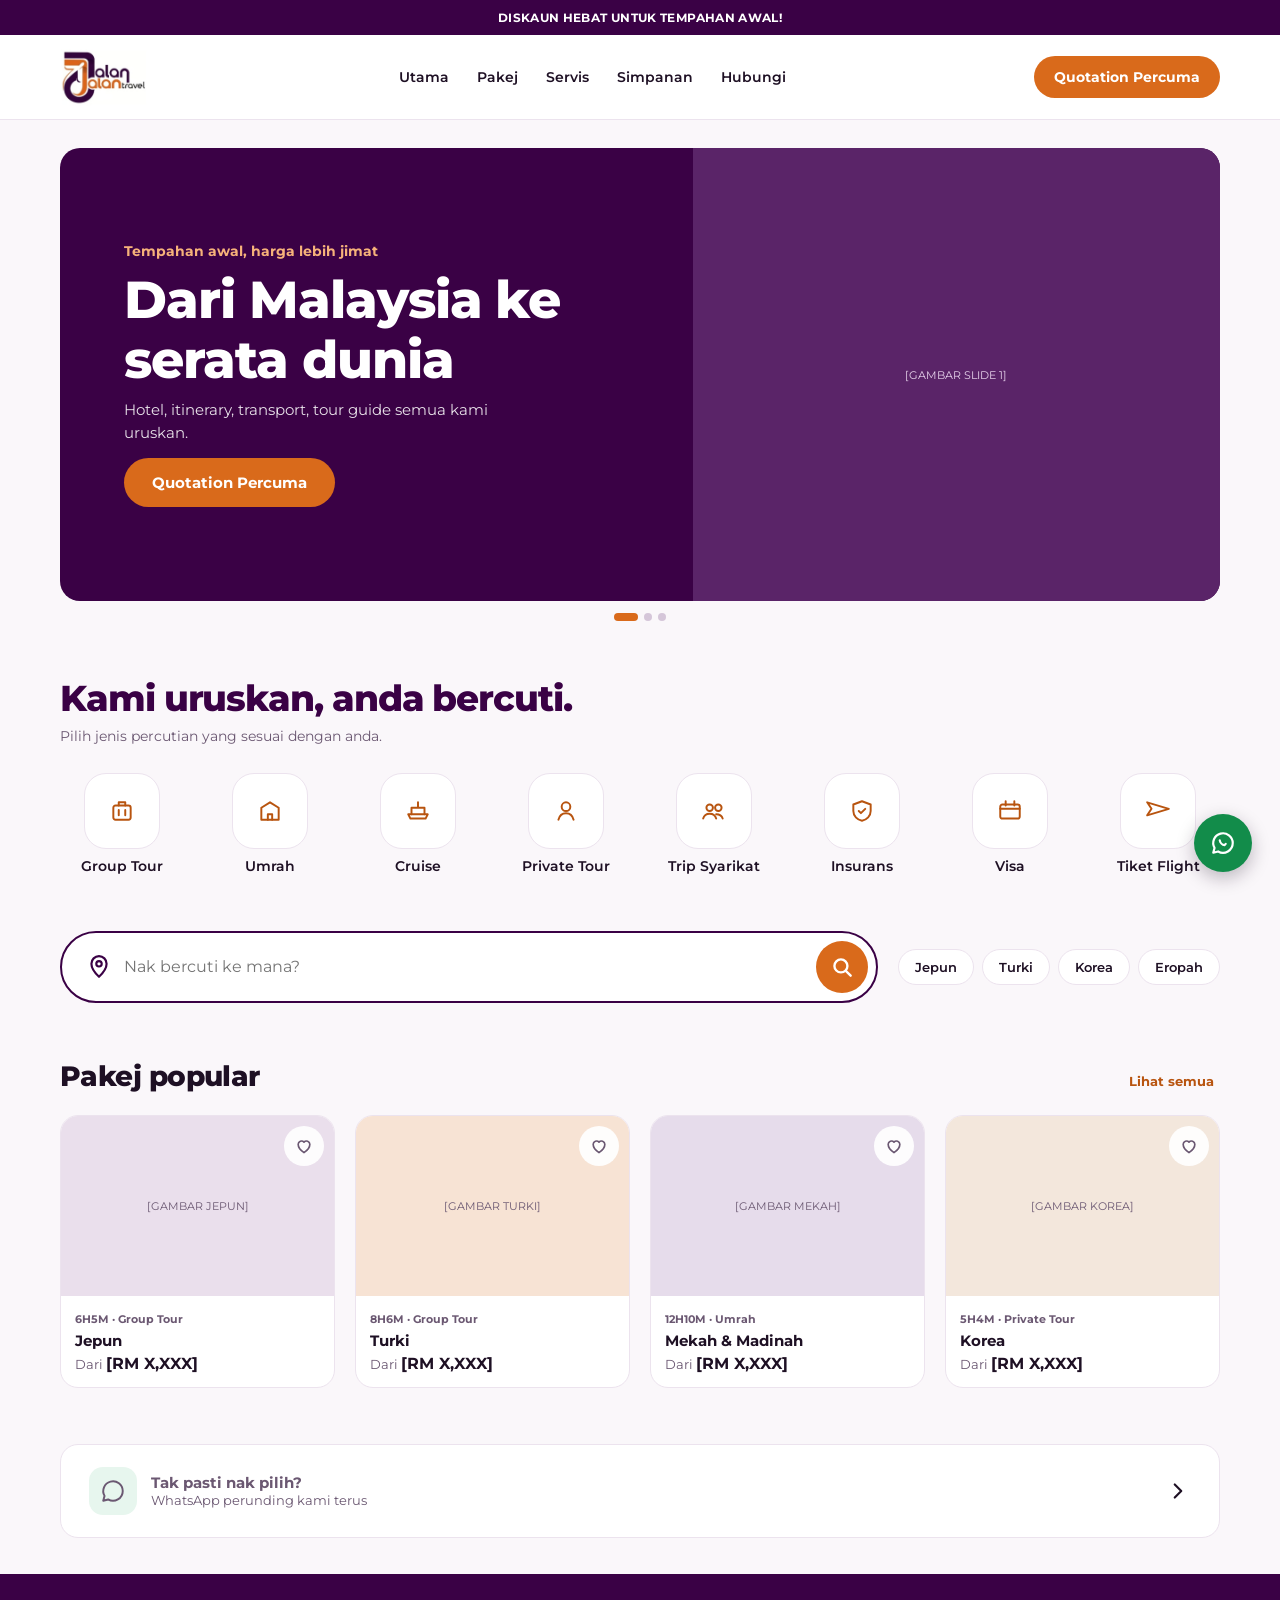
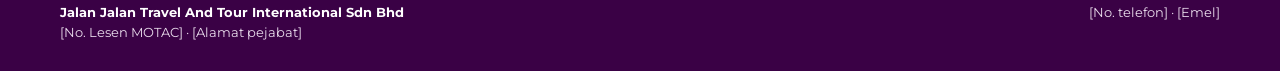
==== index.html @ ce0851df "Add files via upload" ====
<!doctype html>
<html lang="ms">
<head>
<meta charset="utf-8">
<meta name="viewport" content="width=device-width, initial-scale=1, viewport-fit=cover">
<title>Jalan Jalan Travel – Dari Malaysia ke serata dunia</title>
<link rel="preconnect" href="https://fonts.googleapis.com">
<link href="https://fonts.googleapis.com/css2?family=Montserrat:wght@400;500;600;700;800&display=swap" rel="stylesheet">
<style>
:root{--brand:#3A0145;--brand-2:#5A2468;--accent:#D96A1B;--accent-d:#B8540F;--ink:#1E1024;--muted:#6B5872;--line:#ECE3EE;--bg:#FAF7FA;--card:#fff;--wa:#128C4A}
*{box-sizing:border-box}
html{scroll-behavior:smooth}
body{margin:0;font-family:Montserrat,system-ui,-apple-system,"Segoe UI",sans-serif;color:var(--ink);background:var(--bg);-webkit-font-smoothing:antialiased;padding-bottom:calc(76px + env(safe-area-inset-bottom,0px))}
a{color:inherit;text-decoration:none}
img{max-width:100%}
:focus-visible{outline:3px solid var(--accent);outline-offset:2px;border-radius:8px}
.wrap{width:100%;max-width:1200px;margin:0 auto;padding:0 20px}
.promo-bar{background:var(--brand);color:#fff;text-align:center;font-size:12px;font-weight:700;letter-spacing:.03em;padding:10px 16px}
header.top{background:#fff;position:sticky;top:0;z-index:20;border-bottom:1px solid var(--line)}
.top .wrap{display:flex;align-items:center;justify-content:space-between;height:70px}
.top img{height:48px;width:auto;display:block}
.desk-nav{display:none;gap:28px;font-weight:600;font-size:14px}
.desk-nav a:hover{color:var(--accent-d)}
.btn{display:inline-flex;align-items:center;justify-content:center;gap:8px;font-weight:700;border-radius:999px;padding:12px 20px;font-size:14px;border:0;cursor:pointer;font-family:inherit}
.btn-accent{background:var(--accent);color:#fff}
.btn-accent:hover{background:var(--accent-d)}
.menu-btn{width:44px;height:44px;border:0;border-radius:12px;background:#F6F1F7;color:var(--brand);display:flex;align-items:center;justify-content:center;cursor:pointer}
.desk-cta{display:none}

.hero{padding-top:16px}
.hero-card{background:var(--brand);border-radius:20px;overflow:hidden;display:grid;grid-template-columns:1fr 120px;min-height:200px;color:#fff}
.hero-text{padding:22px;display:flex;flex-direction:column;justify-content:center;gap:10px}
.hero-kicker{font-size:12px;font-weight:700;color:#F6B27A}
.hero h1{margin:0;font-size:24px;line-height:1.15;font-weight:800;letter-spacing:-.02em}
.hero p{margin:0;font-size:13px;opacity:.88;line-height:1.5}
.hero .btn{align-self:flex-start;margin-top:4px}
.hero-img{background:var(--brand-2);display:flex;align-items:center;justify-content:center;text-align:center;color:#E7D3EC;font-size:11px;padding:8px}
.dots{display:flex;justify-content:center;gap:6px;margin-top:12px}
.dots span{width:6px;height:6px;border-radius:3px;background:#D5C6D9}
.dots span.on{width:22px;background:var(--accent)}

.sec{padding-top:26px}
.sec-head h2{margin:0;font-size:26px;line-height:1.2;font-weight:800;letter-spacing:-.03em;color:var(--brand)}
.sec-head p{margin:6px 0 0;color:var(--muted);font-size:14px}
.svc-grid{display:grid;grid-template-columns:repeat(4,minmax(0,1fr));gap:16px 8px;margin-top:18px}
.svc{display:flex;flex-direction:column;align-items:center;gap:8px;font-size:12px;font-weight:600;text-align:center}
.svc-ic{width:60px;height:60px;border-radius:18px;background:#fff;border:1px solid var(--line);display:flex;align-items:center;justify-content:center;color:var(--accent-d);transition:border-color .15s,transform .15s}
.svc:hover .svc-ic{border-color:var(--accent);transform:translateY(-2px)}

.search{display:flex;align-items:center;gap:10px;background:#fff;border:2px solid var(--brand);border-radius:999px;padding:6px 6px 6px 18px;color:var(--brand)}
.search input{flex:1;min-width:0;border:0;outline:none;font:inherit;font-size:15px;color:var(--ink);background:transparent}
.search button{width:46px;height:46px;border:0;border-radius:999px;background:var(--accent);color:#fff;display:flex;align-items:center;justify-content:center;cursor:pointer;flex-shrink:0}
.chips{display:flex;flex-wrap:wrap;gap:8px;margin-top:12px}
.chips a{padding:9px 16px;border-radius:999px;background:#fff;border:1px solid var(--line);font-size:13px;font-weight:600}
.chips a:hover{border-color:var(--accent)}

.row-head{display:flex;justify-content:space-between;align-items:baseline;gap:12px}
.row-head h2{margin:0;font-size:19px;font-weight:800;letter-spacing:-.02em}
.row-head a{font-size:13px;font-weight:700;color:var(--accent-d)}
.pkg-row{display:flex;gap:14px;overflow-x:auto;scroll-snap-type:x mandatory;margin:14px -20px 0;padding:0 20px 6px;scrollbar-width:none}
.pkg-row::-webkit-scrollbar{display:none}
.pkg{flex:0 0 230px;scroll-snap-align:start;background:var(--card);border:1px solid var(--line);border-radius:18px;overflow:hidden}
.pkg-img{height:140px;display:flex;align-items:center;justify-content:center;font-size:11px;color:var(--muted);text-align:center;padding:8px}
.pkg-body{padding:12px 14px 14px}
.pkg-meta{font-size:11px;font-weight:700;color:var(--muted)}
.pkg h3{margin:4px 0;font-size:15px}
.pkg p{margin:0;font-size:13px;color:var(--muted)}
.pkg strong{color:var(--ink);font-size:16px}

.help{display:flex;align-items:center;gap:14px;background:#fff;border:1px solid var(--line);border-radius:18px;padding:14px}
.help-ic{width:48px;height:48px;border-radius:14px;background:#E7F6EE;color:var(--wa);display:flex;align-items:center;justify-content:center;flex-shrink:0}
.help b{display:block;font-size:15px}
.help span{font-size:13px;color:var(--muted)}
.help-text{flex:1}

footer{margin-top:36px;background:var(--brand);color:#E9DCEC;padding:28px 0;font-size:13px;line-height:1.6}
footer .wrap{display:flex;flex-wrap:wrap;gap:12px 32px;justify-content:space-between}
footer b{color:#fff}

.wa-fab{position:fixed;right:18px;bottom:calc(92px + env(safe-area-inset-bottom,0px));width:58px;height:58px;border-radius:999px;background:var(--wa);color:#fff;display:flex;align-items:center;justify-content:center;box-shadow:0 6px 18px rgba(30,16,36,.28);z-index:30}
.bottom-nav{position:fixed;left:0;right:0;bottom:0;z-index:25;background:#fff;border-top:1px solid var(--line);display:grid;grid-template-columns:repeat(4,minmax(0,1fr));padding:8px 8px calc(10px + env(safe-area-inset-bottom,0px))}
.bottom-nav a{display:flex;flex-direction:column;align-items:center;gap:4px;padding:6px 0;font-size:11px;font-weight:600;color:var(--muted)}
.bottom-nav a.on{color:var(--accent-d);font-weight:700}

/* ---------- Tablet ---------- */
@media (min-width:700px){
 .hero-card{grid-template-columns:1.2fr 1fr;min-height:300px}
 .hero h1{font-size:36px}
 .hero p{font-size:15px;max-width:42ch}
 .hero-text{padding:40px}
 .svc-grid{grid-template-columns:repeat(8,minmax(0,1fr))}
 .pkg-row{display:grid;grid-template-columns:repeat(2,minmax(0,1fr));overflow:visible;margin:14px 0 0;padding:0}
}
/* ---------- Desktop ---------- */
@media (min-width:1024px){
 body{padding-bottom:0}
 .bottom-nav,.menu-btn{display:none}
 .desk-nav,.desk-cta{display:flex}
 .top .wrap{height:84px}
 .top img{height:58px}
 .hero{padding-top:28px}
 .hero-card{min-height:420px;border-radius:28px}
 .hero-text{padding:64px}
 .hero h1{font-size:52px;max-width:13ch}
 .hero-kicker{font-size:14px}
 .hero .btn{padding:15px 28px;font-size:15px}
 .sec{padding-top:56px}
 .sec-head h2{font-size:36px}
 .svc-grid{gap:24px;margin-top:28px}
 .svc-ic{width:76px;height:76px;border-radius:22px}
 .svc{font-size:14px}
 .search-sec{display:grid;grid-template-columns:1fr auto;gap:20px;align-items:center}
 .search{padding:8px 8px 8px 24px}
 .search input{font-size:16px}
 .search button{width:52px;height:52px}
 .chips{margin-top:0}
 .row-head h2{font-size:28px}
 .pkg-row{grid-template-columns:repeat(4,minmax(0,1fr));gap:20px;margin-top:22px}
 .pkg-img{height:180px}
 .help{padding:22px 28px}
 .wa-fab{bottom:28px;right:28px}
}

button{font-family:inherit}
.svc{background:none;border:0;padding:0;cursor:pointer;color:inherit}
.svc[aria-pressed="true"] .svc-ic{background:var(--accent);border-color:var(--accent);color:#fff}
.slides{position:relative;border-radius:20px;overflow:hidden;touch-action:pan-y}
.slide-track{display:flex;transition:transform .45s ease}
.slide-track .hero-card{flex:0 0 100%;border-radius:0}
.dots button{width:8px;height:8px;border-radius:4px;background:#D5C6D9;border:0;padding:0;cursor:pointer;transition:width .25s,background .25s}
.dots button.on{width:24px;background:var(--accent)}
.dots{align-items:center}
.pkg{position:relative;cursor:pointer;text-align:left;font:inherit;color:inherit;padding:0;display:block}
.pkg[hidden]{display:none}
.fav{position:absolute;top:10px;right:10px;width:40px;height:40px;border-radius:999px;border:0;background:rgba(255,255,255,.92);color:var(--muted);display:flex;align-items:center;justify-content:center;cursor:pointer}
.fav[aria-pressed="true"]{color:#C8143C}
.fav[aria-pressed="true"] svg{fill:currentColor}
.filter-bar{display:flex;align-items:center;gap:8px;margin-top:12px;font-size:13px;color:var(--muted)}
.filter-bar[hidden]{display:none}
.filter-bar button{border:1px solid var(--line);background:#fff;border-radius:999px;padding:6px 12px;font-size:12px;font-weight:700;color:var(--brand);cursor:pointer}
.empty{margin-top:14px;background:#fff;border:1px dashed #D5C6D9;border-radius:18px;padding:22px;text-align:center;color:var(--muted);font-size:14px}
.empty[hidden]{display:none}
.empty .btn{margin-top:10px}
.chips button{padding:9px 16px;border-radius:999px;background:#fff;border:1px solid var(--line);font-size:13px;font-weight:600;cursor:pointer;color:var(--ink)}
.chips button:hover,.chips button.on{border-color:var(--accent);color:var(--accent-d)}
.bottom-nav button{display:flex;flex-direction:column;align-items:center;gap:4px;padding:6px 0;font-size:11px;font-weight:600;color:var(--muted);background:none;border:0;cursor:pointer;position:relative}
.bottom-nav button.on{color:var(--accent-d);font-weight:700}
.badge{position:absolute;top:0;left:calc(50% + 6px);min-width:18px;height:18px;border-radius:9px;background:var(--accent);color:#fff;font-size:10px;font-weight:800;display:flex;align-items:center;justify-content:center;padding:0 5px}
.badge[hidden]{display:none}
.help{width:100%;cursor:pointer;font:inherit;color:inherit;text-align:left}
.wa-fab{border:0;cursor:pointer}
/* drawer & modal */
.scrim{position:fixed;inset:0;background:rgba(30,16,36,.5);z-index:50;opacity:0;pointer-events:none;transition:opacity .2s}
.scrim.open{opacity:1;pointer-events:auto}
.drawer{position:fixed;top:0;right:0;bottom:0;width:min(320px,85vw);background:#fff;z-index:60;transform:translateX(100%);transition:transform .25s ease;padding:calc(20px + env(safe-area-inset-top,0px)) 20px 20px;display:flex;flex-direction:column;gap:4px}
.drawer.open{transform:none}
.drawer-head{display:flex;justify-content:space-between;align-items:center;margin-bottom:12px}
.drawer a{padding:14px 8px;font-weight:600;border-bottom:1px solid var(--line)}
.drawer .btn{margin-top:16px}
.icon-btn{width:44px;height:44px;border:0;border-radius:12px;background:#F6F1F7;color:var(--brand);display:flex;align-items:center;justify-content:center;cursor:pointer}
.modal{position:fixed;left:0;right:0;bottom:0;z-index:70;background:#fff;border-radius:24px 24px 0 0;max-height:90vh;overflow:auto;padding:20px 20px calc(24px + env(safe-area-inset-bottom,0px));transform:translateY(105%);transition:transform .28s ease}
.modal.open{transform:none}
.modal h2{margin:0;font-size:21px;color:var(--brand);letter-spacing:-.02em}
.modal-head{display:flex;justify-content:space-between;align-items:center;gap:12px;margin-bottom:14px}
.field{display:flex;flex-direction:column;gap:6px;margin-bottom:12px;font-size:13px;font-weight:600}
.field input,.field select,.field textarea{font:inherit;font-size:15px;font-weight:500;padding:12px 14px;border:1.5px solid var(--line);border-radius:12px;background:#fff;color:var(--ink)}
.field input:focus,.field select:focus,.field textarea:focus{outline:none;border-color:var(--brand)}
.field-row{display:grid;grid-template-columns:1fr 1fr;gap:10px}
.err{color:#B3122F;font-size:12px;font-weight:600;min-height:0}
.btn-block{width:100%;padding:15px}
.btn-wa{background:var(--wa);color:#fff}
.btn-ghost{background:#F6F1F7;color:var(--brand)}
.detail-img{height:170px;border-radius:16px;display:flex;align-items:center;justify-content:center;color:var(--muted);font-size:12px;margin-bottom:14px}
.detail-list{margin:12px 0 18px;padding:0;list-style:none;display:grid;gap:8px;font-size:14px}
.detail-list li{display:flex;gap:10px;align-items:center}
.detail-list svg{color:var(--wa);flex-shrink:0}
.price{font-size:14px;color:var(--muted)}.price strong{font-size:22px;color:var(--ink)}
.done{text-align:center;padding:10px 0}
.done-ic{width:64px;height:64px;border-radius:999px;background:#E7F6EE;color:var(--wa);display:flex;align-items:center;justify-content:center;margin:0 auto 12px}
.done p{color:var(--muted);font-size:14px;line-height:1.55}
.msg-preview{background:#F2FBF5;border:1px solid #CFEBDB;border-radius:12px;padding:12px;font-size:13px;text-align:left;white-space:pre-line;margin:12px 0;color:#1E3B2B}
.toast{position:fixed;left:50%;bottom:calc(100px + env(safe-area-inset-bottom,0px));transform:translate(-50%,20px);background:var(--ink);color:#fff;padding:12px 18px;border-radius:12px;font-size:13px;font-weight:600;z-index:90;opacity:0;pointer-events:none;transition:opacity .2s,transform .2s;max-width:calc(100% - 40px);text-align:center}
.toast.show{opacity:1;transform:translate(-50%,0)}
@media (min-width:700px){.modal{left:50%;right:auto;bottom:auto;top:50%;width:min(520px,92vw);border-radius:24px;transform:translate(-50%,-45%);opacity:0;pointer-events:none;transition:opacity .2s,transform .2s}.modal.open{transform:translate(-50%,-50%);opacity:1;pointer-events:auto}}
@media (min-width:1024px){.toast{bottom:40px}.drawer,.drawer.open{display:none}}
@media (prefers-reduced-motion:reduce){.slide-track,.modal,.drawer,.toast{transition:none}}

@media (prefers-reduced-motion:reduce){*{transition:none!important;scroll-behavior:auto!important}}
</style>
</head>
<body>
<div class="promo-bar">DISKAUN HEBAT UNTUK TEMPAHAN AWAL!</div>
<header class="top">
 <div class="wrap">
  <a href="#" data-nav="home" aria-label="Jalan Jalan Travel, laman utama"><img src="[data-uri]" alt="Jalan Jalan Travel"></a>
  <nav class="desk-nav" aria-label="Menu utama">
   <a href="#" data-nav="home">Utama</a><a href="#pakej" data-nav="pakej">Pakej</a><a href="#servis" data-nav="servis">Servis</a><a href="#" data-nav="saved">Simpanan</a><a href="#hubungi" data-nav="contact">Hubungi</a>
  </nav>
  <button type="button" class="btn btn-accent desk-cta" data-cta="quote">Quotation Percuma</button>
  <button type="button" class="menu-btn" id="menuBtn" aria-label="Buka menu" aria-expanded="false" aria-controls="drawer"><svg width="26" height="26" viewBox="0 0 24 24" fill="none" stroke="currentColor" stroke-width="2" stroke-linecap="round" stroke-linejoin="round" aria-hidden="true"><path d="M4 7h16M4 12h16M4 17h10"/></svg></button>
 </div>
</header>

<main>
 <section class="hero wrap" id="home" aria-roledescription="carousel" aria-label="Promosi">
  <div class="slides" id="slides"><div class="slide-track" id="track">
<div class="hero-card" role="group" aria-roledescription="slide" aria-label="1 daripada 3">
   <div class="hero-text">
    <span class="hero-kicker">Tempahan awal, harga lebih jimat</span>
    <h1>Dari Malaysia ke serata dunia</h1>
    <p>Hotel, itinerary, transport, tour guide semua kami uruskan.</p>
    <button type="button" class="btn btn-accent" data-cta="quote" data-val="">Quotation Percuma</button>
   </div>
   <div class="hero-img">[GAMBAR SLIDE 1]</div>
  </div>
<div class="hero-card" role="group" aria-roledescription="slide" aria-label="2 daripada 3">
   <div class="hero-text">
    <span class="hero-kicker">Musim sejuk 2026/27</span>
    <h1>Salji Jepun &amp; Korea menanti</h1>
    <p>Pakej group dan private tour, tarikh berlepas bulanan.</p>
    <button type="button" class="btn btn-accent" data-cta="filterdest" data-val="Jepun">Lihat pakej</button>
   </div>
   <div class="hero-img">[GAMBAR SLIDE 2]</div>
  </div>
<div class="hero-card" role="group" aria-roledescription="slide" aria-label="3 daripada 3">
   <div class="hero-text">
    <span class="hero-kicker">Umrah bersama mutawwif berpengalaman</span>
    <h1>Ibadah tenang, urusan kami tanggung</h1>
    <p>Penginapan dekat Masjidil Haram, visa dan pengangkutan termasuk.</p>
    <button type="button" class="btn btn-accent" data-cta="filter" data-val="Umrah">Lihat pakej Umrah</button>
   </div>
   <div class="hero-img">[GAMBAR SLIDE 3]</div>
  </div>
  </div></div>
  <div class="dots" id="dots"><button type="button" aria-label="Slide 1" class=on></button><button type="button" aria-label="Slide 2"></button><button type="button" aria-label="Slide 3"></button></div>
 </section>

 <section class="sec wrap" id="servis">
  <div class="sec-head"><h2>Kami uruskan, anda bercuti.</h2><p>Pilih jenis percutian yang sesuai dengan anda.</p></div>
  <div class="svc-grid">
<button type="button" class="svc" data-svc="Group Tour" data-act="filter" aria-pressed="false"><span class="svc-ic"><svg width="26" height="26" viewBox="0 0 24 24" fill="none" stroke="currentColor" stroke-width="1.8" stroke-linecap="round" stroke-linejoin="round" aria-hidden="true"><rect x="4" y="7" width="16" height="13" rx="2"/><path d="M9 7V4h6v3M9 11v5M15 11v5"/></svg></span><span>Group Tour</span></button>
<button type="button" class="svc" data-svc="Umrah" data-act="filter" aria-pressed="false"><span class="svc-ic"><svg width="26" height="26" viewBox="0 0 24 24" fill="none" stroke="currentColor" stroke-width="1.8" stroke-linecap="round" stroke-linejoin="round" aria-hidden="true"><path d="M4 20V9l8-5 8 5v11z"/><path d="M10 20v-5h4v5"/></svg></span><span>Umrah</span></button>
<button type="button" class="svc" data-svc="Cruise" data-act="filter" aria-pressed="false"><span class="svc-ic"><svg width="26" height="26" viewBox="0 0 24 24" fill="none" stroke="currentColor" stroke-width="1.8" stroke-linecap="round" stroke-linejoin="round" aria-hidden="true"><path d="M3 15l2 4h14l2-4H3z"/><path d="M6 15V9h12v6M12 9V4"/></svg></span><span>Cruise</span></button>
<button type="button" class="svc" data-svc="Private Tour" data-act="filter" aria-pressed="false"><span class="svc-ic"><svg width="26" height="26" viewBox="0 0 24 24" fill="none" stroke="currentColor" stroke-width="1.8" stroke-linecap="round" stroke-linejoin="round" aria-hidden="true"><circle cx="12" cy="8" r="4"/><path d="M5 20c1-4 4-6 7-6s6 2 7 6"/></svg></span><span>Private Tour</span></button>
<button type="button" class="svc" data-svc="Trip Syarikat" data-act="quote" aria-pressed="false"><span class="svc-ic"><svg width="26" height="26" viewBox="0 0 24 24" fill="none" stroke="currentColor" stroke-width="1.8" stroke-linecap="round" stroke-linejoin="round" aria-hidden="true"><circle cx="8" cy="9" r="3"/><circle cx="16" cy="9" r="3"/><path d="M2 19c.8-3 3-4.5 6-4.5s5.2 1.5 6 4.5M14 15c3 0 5.2 1.3 6 4"/></svg></span><span>Trip Syarikat</span></button>
<button type="button" class="svc" data-svc="Insurans" data-act="quote" aria-pressed="false"><span class="svc-ic"><svg width="26" height="26" viewBox="0 0 24 24" fill="none" stroke="currentColor" stroke-width="1.8" stroke-linecap="round" stroke-linejoin="round" aria-hidden="true"><path d="M12 3l8 3v6c0 4.5-3.5 8-8 9-4.5-1-8-4.5-8-9V6z"/><path d="M9 12l2 2 4-4"/></svg></span><span>Insurans</span></button>
<button type="button" class="svc" data-svc="Visa" data-act="quote" aria-pressed="false"><span class="svc-ic"><svg width="26" height="26" viewBox="0 0 24 24" fill="none" stroke="currentColor" stroke-width="1.8" stroke-linecap="round" stroke-linejoin="round" aria-hidden="true"><rect x="3" y="6" width="18" height="13" rx="2"/><path d="M3 10h18M8 3v4M16 3v4"/></svg></span><span>Visa</span></button>
<button type="button" class="svc" data-svc="Tiket Flight" data-act="quote" aria-pressed="false"><span class="svc-ic"><svg width="26" height="26" viewBox="0 0 24 24" fill="none" stroke="currentColor" stroke-width="1.8" stroke-linecap="round" stroke-linejoin="round" aria-hidden="true"><path d="M2 16l20-6-20-6 4 6-4 6z"/></svg></span><span>Tiket Flight</span></button>
  </div>
 </section>

 <section class="sec wrap search-sec">
  <form class="search" id="searchForm" role="search">
   <label for="cari" style="display:flex"><svg width="26" height="26" viewBox="0 0 24 24" fill="none" stroke="currentColor" stroke-width="2" stroke-linecap="round" stroke-linejoin="round" aria-hidden="true"><path d="M12 21s-7-6.5-7-12a7 7 0 0114 0c0 5.5-7 12-7 12z"/><circle cx="12" cy="9" r="2.5"/></svg><span style="position:absolute;width:1px;height:1px;overflow:hidden;clip:rect(0 0 0 0)">Destinasi</span></label>
   <input id="cari" type="search" placeholder="Nak bercuti ke mana?" autocomplete="off">
   <button type="submit" aria-label="Cari"><svg width="26" height="26" viewBox="0 0 24 24" fill="none" stroke="currentColor" stroke-width="2.2" stroke-linecap="round" stroke-linejoin="round" aria-hidden="true"><circle cx="11" cy="11" r="6"/><path d="M20 20l-4.5-4.5"/></svg></button>
  </form>
  <div class="chips" id="chips"><button type="button">Jepun</button><button type="button">Turki</button><button type="button">Korea</button><button type="button">Eropah</button></div>
 </section>

 <section class="sec wrap" id="pakej">
  <div class="row-head"><h2 id="pkgTitle">Pakej popular</h2><button type="button" id="seeAll" style="background:none;border:0;font:inherit;font-size:13px;font-weight:700;color:var(--accent-d);cursor:pointer">Lihat semua</button></div>
  <div class="filter-bar" id="filterBar" hidden><span id="filterText"></span><button type="button" id="clearFilter">Padam tapisan ✕</button></div>
  <div class="pkg-row" id="pkgRow"></div>
  <div class="empty" id="empty" hidden><b style="color:var(--ink)">Tiada pakej yang sepadan.</b><br>Kami masih boleh rancang trip khas untuk destinasi ni.<br><button type="button" class="btn btn-accent" data-cta="quote">Minta quotation khas</button></div>
 </section>

 <section class="sec wrap">
  <button type="button" class="help" data-cta="wa">
   <span class="help-ic"><svg width="26" height="26" viewBox="0 0 24 24" fill="none" stroke="currentColor" stroke-width="1.8" stroke-linecap="round" stroke-linejoin="round" aria-hidden="true"><path d="M21 12a9 9 0 01-13.5 7.8L3 21l1.2-4.5A9 9 0 1121 12z"/></svg></span>
   <span class="help-text"><b>Tak pasti nak pilih?</b><span>WhatsApp perunding kami terus</span></span>
   <svg width="26" height="26" viewBox="0 0 24 24" fill="none" stroke="currentColor" stroke-width="2" stroke-linecap="round" stroke-linejoin="round" aria-hidden="true"><path d="M9 6l6 6-6 6"/></svg>
  </button>
 </section>
</main>

<footer id="hubungi">
 <div class="wrap">
  <div><b>Jalan Jalan Travel And Tour International Sdn Bhd</b><br>[No. Lesen MOTAC] &middot; [Alamat pejabat]</div>
  <div>[No. telefon] &middot; [Emel]</div>
 </div>
</footer>

<button type="button" class="wa-fab" data-cta="wa" aria-label="WhatsApp kami"><svg width="26" height="26" viewBox="0 0 24 24" fill="none" stroke="currentColor" stroke-width="2" stroke-linecap="round" stroke-linejoin="round" aria-hidden="true"><path d="M21 12a9 9 0 01-13.5 7.8L3 21l1.2-4.5A9 9 0 1121 12z"/><path d="M9 9.5c.3 2 2.3 4.2 4.5 4.5l1-1.2"/></svg></button>

<nav class="bottom-nav" aria-label="Navigasi bawah">
 <button type="button" class="on" data-nav="home"><svg width="24" height="24" viewBox="0 0 24 24" fill="none" stroke="currentColor" stroke-width="2" stroke-linecap="round" stroke-linejoin="round" aria-hidden="true"><path d="M4 11l8-7 8 7v9h-5v-6h-6v6H4z"/></svg>Utama</button>
 <button type="button" data-nav="pakej"><svg width="24" height="24" viewBox="0 0 24 24" fill="none" stroke="currentColor" stroke-width="1.8" stroke-linecap="round" stroke-linejoin="round" aria-hidden="true"><rect x="4" y="7" width="16" height="13" rx="2"/><path d="M9 7V4h6v3"/></svg>Pakej</button>
 <button type="button" data-nav="saved"><svg width="24" height="24" viewBox="0 0 24 24" fill="none" stroke="currentColor" stroke-width="1.8" stroke-linecap="round" stroke-linejoin="round" aria-hidden="true"><path d="M12 20s-7-4.5-7-10a4 4 0 017-2.6A4 4 0 0119 10c0 5.5-7 10-7 10z"/></svg>Simpan<span class="badge" id="badge" hidden>0</span></button>
 <button type="button" data-nav="contact"><svg width="24" height="24" viewBox="0 0 24 24" fill="none" stroke="currentColor" stroke-width="1.8" stroke-linecap="round" stroke-linejoin="round" aria-hidden="true"><path d="M5 4h4l2 5-2.5 1.5a11 11 0 005 5L15 13l5 2v4a2 2 0 01-2 2A16 16 0 013 6a2 2 0 012-2z"/></svg>Hubungi</button>
</nav>

<div class="scrim" id="scrim"></div>
<aside class="drawer" id="drawer" aria-label="Menu">
 <div class="drawer-head"><img src="[data-uri]" alt="" style="height:40px"><button type="button" class="icon-btn" data-close aria-label="Tutup menu"><svg width="22" height="22" viewBox="0 0 24 24" fill="none" stroke="currentColor" stroke-width="2" stroke-linecap="round" stroke-linejoin="round" aria-hidden="true"><path d="M6 6l12 12M18 6L6 18"/></svg></button></div>
 <a href="#" data-nav="home">Utama</a><a href="#pakej" data-nav="pakej">Pakej</a><a href="#servis" data-nav="servis">Servis</a><a href="#" data-nav="saved">Simpanan</a><a href="#hubungi" data-nav="contact">Hubungi</a>
 <button type="button" class="btn btn-accent" data-cta="quote">Quotation Percuma</button>
</aside>

<div class="modal" id="modal" role="dialog" aria-modal="true" aria-labelledby="modalTitle">
 <div class="modal-head"><h2 id="modalTitle"></h2><button type="button" class="icon-btn" data-close aria-label="Tutup"><svg width="22" height="22" viewBox="0 0 24 24" fill="none" stroke="currentColor" stroke-width="2" stroke-linecap="round" stroke-linejoin="round" aria-hidden="true"><path d="M6 6l12 12M18 6L6 18"/></svg></button></div>
 <div id="modalBody"></div>
</div>
<div class="toast" id="toast" role="status" aria-live="polite"></div>

<script>
/* ===== Tukar nombor WhatsApp sebenar di sini (format 60123456789) ===== */
const WA_NUMBER = "60XXXXXXXXX";
const PACKAGES = [{"id": "jpn", "name": "Jepun", "type": "Group Tour", "days": "6H5M", "color": "#EADFEC", "dest": "Jepun"}, {"id": "tur", "name": "Turki", "type": "Group Tour", "days": "8H6M", "color": "#F7E3D4", "dest": "Turki"}, {"id": "umr", "name": "Mekah & Madinah", "type": "Umrah", "days": "12H10M", "color": "#E6DCEB", "dest": "Mekah"}, {"id": "kor", "name": "Korea", "type": "Private Tour", "days": "5H4M", "color": "#F3E7DC", "dest": "Korea"}, {"id": "eur", "name": "Eropah (Swiss, Perancis, Itali)", "type": "Group Tour", "days": "10H8M", "color": "#E9E1EE", "dest": "Eropah"}, {"id": "crs", "name": "Cruise Singapura–Phuket", "type": "Cruise", "days": "4H3M", "color": "#F6E4D6", "dest": "Cruise"}, {"id": "umr2", "name": "Umrah + Istanbul", "type": "Umrah", "days": "14H12M", "color": "#EEE3F0", "dest": "Umrah"}, {"id": "jpn2", "name": "Hokkaido Musim Sejuk", "type": "Private Tour", "days": "7H6M", "color": "#F4E6DA", "dest": "Hokkaido"}];
const CHECK = `<svg width="18" height="18" viewBox="0 0 24 24" fill="none" stroke="currentColor" stroke-width="2.2" stroke-linecap="round" stroke-linejoin="round" aria-hidden="true"><path d="M5 12l4 4 10-10"/></svg>`;
const HEART = `<svg width="20" height="20" viewBox="0 0 24 24" fill="none" stroke="currentColor" stroke-width="2" stroke-linecap="round" stroke-linejoin="round" aria-hidden="true"><path d="M12 20s-7-4.5-7-10a4 4 0 017-2.6A4 4 0 0119 10c0 5.5-7 10-7 10z"/></svg>`;

const $ = s => document.querySelector(s), $$ = s => [...document.querySelectorAll(s)];
let saved = new Set(), showAll = false, filter = null, onlySaved = false;
try { saved = new Set(JSON.parse(localStorage.getItem("jj_saved") || "[]")); } catch(e) {}

/* ---------- Toast ---------- */
let toastT;
function toast(msg) { const t = $("#toast"); t.textContent = msg; t.classList.add("show"); clearTimeout(toastT); toastT = setTimeout(() => t.classList.remove("show"), 2600); }

/* ---------- Carousel ---------- */
let slide = 0, timer;
const track = $("#track"), dots = $$("#dots button"), N = dots.length;
function go(i) { slide = (i + N) % N; track.style.transform = `translateX(-${slide*100}%)`; dots.forEach((d,k) => d.classList.toggle("on", k===slide)); }
function auto() { clearInterval(timer); if (!matchMedia("(prefers-reduced-motion: reduce)").matches) timer = setInterval(() => go(slide+1), 5000); }
dots.forEach((d,k) => d.onclick = () => { go(k); auto(); });
let sx = null;
$("#slides").addEventListener("touchstart", e => sx = e.touches[0].clientX, {passive:true});
$("#slides").addEventListener("touchend", e => { if (sx===null) return; const dx = e.changedTouches[0].clientX - sx; if (Math.abs(dx) > 40) { go(slide + (dx < 0 ? 1 : -1)); auto(); } sx = null; });
auto();

/* ---------- Packages ---------- */
function render() {
  const q = filter;
  let list = PACKAGES.filter(p => {
    if (onlySaved && !saved.has(p.id)) return false;
    if (!q) return true;
    if (q.kind === "type") return p.type === q.val;
    const s = q.val.toLowerCase();
    return (p.name + " " + p.type).toLowerCase().includes(s);
  });
  const limited = !q && !onlySaved && !showAll;
  if (limited) list = list.slice(0, 4);
  $("#pkgRow").innerHTML = list.map(p => `
    <div class="pkg" tabindex="0" role="button" data-id="${p.id}" aria-label="Lihat pakej ${p.name}">
      <div class="pkg-img" style="background:${p.color}">[GAMBAR ${p.dest.toUpperCase()}]</div>
      <button type="button" class="fav" data-fav="${p.id}" aria-pressed="${saved.has(p.id)}" aria-label="Simpan pakej ${p.name}">${HEART}</button>
      <div class="pkg-body"><span class="pkg-meta">${p.days} &middot; ${p.type}</span><h3>${p.name}</h3><p>Dari <strong>[RM X,XXX]</strong></p></div>
    </div>`).join("");
  $("#empty").hidden = list.length > 0;
  if (onlySaved && !list.length) $("#empty").innerHTML = '<b style="color:var(--ink)">Belum ada pakej disimpan.</b><br>Tekan ikon hati pada mana-mana pakej untuk simpan.';
  else $("#empty").innerHTML = '<b style="color:var(--ink)">Tiada pakej yang sepadan.</b><br>Kami masih boleh rancang trip khas untuk destinasi ni.<br><button type="button" class="btn btn-accent" data-cta="quote">Minta quotation khas</button>';
  $("#pkgTitle").textContent = onlySaved ? "Pakej disimpan" : q ? "Hasil carian" : showAll ? "Semua pakej" : "Pakej popular";
  $("#seeAll").textContent = showAll ? "Tunjuk kurang" : "Lihat semua";
  $("#seeAll").hidden = !!q || onlySaved;
  $("#filterBar").hidden = !q && !onlySaved;
  $("#filterText").textContent = onlySaved ? "Menunjukkan simpanan anda" : q ? (q.kind==="type" ? `Jenis: ${q.val}` : `Carian: “${q.val}”`) + ` (${list.length} pakej)` : "";
  $$(".svc").forEach(b => b.setAttribute("aria-pressed", q && q.kind==="type" && q.val===b.dataset.svc ? "true" : "false"));
  $$("#chips button").forEach(b => b.classList.toggle("on", !!q && q.kind==="text" && q.val===b.textContent));
  const n = saved.size; $("#badge").textContent = n; $("#badge").hidden = !n;
}
function setFilter(f) { filter = f; onlySaved = false; render(); scrollToEl("#pakej"); }
function scrollToEl(sel) { const el = $(sel); const y = el.getBoundingClientRect().top + scrollY - ($("header.top").offsetHeight + 12); scrollTo({top: sel==="#home"?0:y, behavior:"smooth"}); }

$("#pkgRow").addEventListener("click", e => {
  const f = e.target.closest("[data-fav]");
  if (f) { e.stopPropagation(); const id = f.dataset.fav;
    if (saved.has(id)) { saved.delete(id); toast("Dibuang dari simpanan"); } else { saved.add(id); toast("Pakej disimpan ♥"); }
    try { localStorage.setItem("jj_saved", JSON.stringify([...saved])); } catch(e) {}
    render(); return; }
  const card = e.target.closest(".pkg"); if (card) openDetail(card.dataset.id);
});
$("#pkgRow").addEventListener("keydown", e => { if ((e.key==="Enter"||e.key===" ") && e.target.classList.contains("pkg")) { e.preventDefault(); openDetail(e.target.dataset.id); } });
$("#seeAll").onclick = () => { showAll = !showAll; render(); };
$("#clearFilter").onclick = () => { filter = null; onlySaved = false; $("#cari").value = ""; render(); setNav("pakej"); };

/* ---------- Services, search, chips ---------- */
$$(".svc").forEach(b => b.onclick = () => {
  const n = b.dataset.svc;
  if (b.dataset.act === "filter") { if (filter && filter.val===n) { filter=null; render(); } else setFilter({kind:"type", val:n}); }
  else openQuote({service:n});
});
$("#searchForm").onsubmit = e => { e.preventDefault(); const v = $("#cari").value.trim(); if (!v) { toast("Taip destinasi dulu, contoh: Jepun"); $("#cari").focus(); return; } setFilter({kind:"text", val:v}); };
$$("#chips button").forEach(b => b.onclick = () => { $("#cari").value = b.textContent; setFilter({kind:"text", val:b.textContent}); });

/* ---------- Navigation ---------- */
function setNav(k) { $$(".bottom-nav button").forEach(b => b.classList.toggle("on", b.dataset.nav===k)); }
function nav(k) {
  closeAll();
  if (k==="home") { scrollToEl("#home"); }
  if (k==="servis") scrollToEl("#servis");
  if (k==="pakej") { onlySaved=false; render(); scrollToEl("#pakej"); }
  if (k==="saved") { onlySaved=true; filter=null; render(); scrollToEl("#pakej"); }
  if (k==="contact") { openContact(); }
  setNav(k);
}
document.addEventListener("click", e => {
  const n = e.target.closest("[data-nav]"); if (n) { e.preventDefault(); nav(n.dataset.nav); return; }
  const c = e.target.closest("[data-cta]"); if (c) {
    const a = c.dataset.cta;
    if (a==="quote") openQuote({});
    if (a==="wa") openWA("Assalamualaikum Jalan Jalan Travel, saya nak tanya tentang pakej percutian.");
    if (a==="filter") setFilter({kind:"type", val:c.dataset.val});
    if (a==="filterdest") { $("#cari").value=c.dataset.val; setFilter({kind:"text", val:c.dataset.val}); }
  }
  if (e.target.closest("[data-close]") || e.target.id==="scrim") closeAll();
});

/* ---------- Drawer / modal ---------- */
let lastFocus;
function openLayer(el) { lastFocus = document.activeElement; $("#scrim").classList.add("open"); el.classList.add("open"); document.body.style.overflow="hidden"; setTimeout(() => { const f = el.querySelector("input,select,button"); f && f.focus(); }, 50); }
function closeAll() { ["#scrim","#drawer","#modal"].forEach(s => $(s).classList.remove("open")); document.body.style.overflow=""; $("#menuBtn").setAttribute("aria-expanded","false"); lastFocus && lastFocus.focus && lastFocus.focus(); }
document.addEventListener("keydown", e => { if (e.key==="Escape") closeAll(); });
$("#menuBtn").onclick = () => { $("#menuBtn").setAttribute("aria-expanded","true"); openLayer($("#drawer")); };
function modal(title, body) { $("#drawer").classList.remove("open"); $("#modalTitle").textContent = title; $("#modalBody").innerHTML = body; openLayer($("#modal")); }

function openDetail(id) {
  const p = PACKAGES.find(x => x.id===id);
  modal(p.name, `
    <div class="detail-img" style="background:${p.color}">[GAMBAR ${p.dest.toUpperCase()}]</div>
    <div class="pkg-meta">${p.days} &middot; ${p.type}</div>
    <ul class="detail-list">
      <li>${CHECK} Tiket penerbangan pergi balik</li><li>${CHECK} Hotel [X] bintang</li>
      <li>${CHECK} Pengangkutan &amp; tour guide</li><li>${CHECK} [Termasuk lain-lain]</li>
    </ul>
    <div class="price">Dari <strong>[RM X,XXX]</strong> / orang</div>
    <div style="display:grid;gap:10px;margin-top:16px">
      <button type="button" class="btn btn-accent btn-block" id="dQuote">Minta quotation pakej ini</button>
      <button type="button" class="btn btn-ghost btn-block" id="dSave">${saved.has(id) ? "Buang dari simpanan" : "Simpan pakej"}</button>
    </div>`);
  $("#dQuote").onclick = () => openQuote({pkg:p.name});
  $("#dSave").onclick = () => { $(`[data-fav="${id}"]`) ? $(`[data-fav="${id}"]`).click() : (saved.has(id)?saved.delete(id):saved.add(id), render()); $("#dSave").textContent = saved.has(id) ? "Buang dari simpanan" : "Simpan pakej"; };
}

function openQuote({pkg="", service=""}) {
  const opts = ["", ...new Set(PACKAGES.map(p=>p.name)), "Lain-lain / trip khas"];
  const pre = pkg || (service ? "Lain-lain / trip khas" : "");
  modal("Quotation Percuma", `
    <p style="margin:-6px 0 14px;color:var(--muted);font-size:14px">Isi maklumat ringkas, perunding kami akan hubungi anda.</p>
    <form id="qForm" novalidate>
      <div class="field"><label for="qName">Nama</label><input id="qName" autocomplete="name" placeholder="Nama penuh"><span class="err" id="eName"></span></div>
      <div class="field"><label for="qPhone">No. telefon</label><input id="qPhone" type="tel" inputmode="tel" autocomplete="tel" placeholder="012-345 6789"><span class="err" id="ePhone"></span></div>
      <div class="field"><label for="qPkg">Pakej / destinasi</label><select id="qPkg">${opts.map(o=>`<option ${o===pre?"selected":""} value="${o}">${o||"Pilih pakej"}</option>`).join("")}</select><span class="err" id="ePkg"></span></div>
      ${service ? `<div class="field"><label for="qSvc">Servis</label><input id="qSvc" value="${service}"></div>` : ""}
      <div class="field-row">
        <div class="field"><label for="qDate">Bulan berlepas</label><input id="qDate" type="month"></div>
        <div class="field"><label for="qPax">Bil. orang</label><input id="qPax" type="number" min="1" value="2"></div>
      </div>
      <button type="submit" class="btn btn-accent btn-block">Hantar permintaan</button>
    </form>`);
  $("#qForm").onsubmit = e => {
    e.preventDefault();
    const name=$("#qName").value.trim(), phone=$("#qPhone").value.trim(), p=$("#qPkg").value;
    $("#eName").textContent = name ? "" : "Sila isi nama anda.";
    $("#ePhone").textContent = /^[0-9+\-\s]{9,15}$/.test(phone) ? "" : "Masukkan no. telefon yang sah, contoh 012-345 6789.";
    $("#ePkg").textContent = p ? "" : "Pilih pakej atau 'Lain-lain'.";
    if (!name || !p || $("#ePhone").textContent) return;
    const svc = $("#qSvc") ? $("#qSvc").value : "";
    const msg = `Assalamualaikum Jalan Jalan Travel, saya nak minta quotation.\nNama: ${name}\nTelefon: ${phone}\nPakej: ${p}${svc?`\nServis: ${svc}`:""}\nBerlepas: ${$("#qDate").value || "belum pasti"}\nBil. orang: ${$("#qPax").value}`;
    $("#modalBody").innerHTML = `<div class="done"><div class="done-ic">${CHECK.replace(/18/g,"30")}</div>
      <h3 style="margin:0 0 6px">Terima kasih, ${name.split(" ")[0]}!</h3>
      <p>Permintaan anda dah diterima. Hantar terus melalui WhatsApp supaya lebih cepat dibalas:</p>
      <div class="msg-preview">${msg.replace(/</g,"&lt;")}</div>
      <button type="button" class="btn btn-wa btn-block" id="sendWA">Hantar melalui WhatsApp</button></div>`;
    $("#modalTitle").textContent = "Permintaan diterima";
    $("#sendWA").onclick = () => openWA(msg);
  };
}

function openContact() {
  modal("Hubungi kami", `
    <div style="display:grid;gap:10px">
      <button type="button" class="btn btn-wa btn-block" data-cta="wa">WhatsApp</button>
      <button type="button" class="btn btn-ghost btn-block" id="callBtn">Telefon [No. telefon]</button>
      <button type="button" class="btn btn-ghost btn-block" id="mailBtn">Emel [Emel]</button>
    </div>
    <p style="font-size:13px;color:var(--muted);margin-top:16px;line-height:1.6"><b style="color:var(--ink)">Jalan Jalan Travel And Tour International Sdn Bhd</b><br>[Alamat pejabat]<br>[Waktu operasi]</p>`);
  $("#callBtn").onclick = () => toast("Demo: butang ini akan terus buat panggilan");
  $("#mailBtn").onclick = () => toast("Demo: butang ini akan buka aplikasi emel");
}

function openWA(msg) {
  if (/X/.test(WA_NUMBER)) { toast("Demo: WhatsApp akan dibuka dengan mesej siap ditaip"); return; }
  window.open(`https://wa.me/${WA_NUMBER}?text=${encodeURIComponent(msg)}`, "_blank");
}

render();
</script>
</body>
</html>
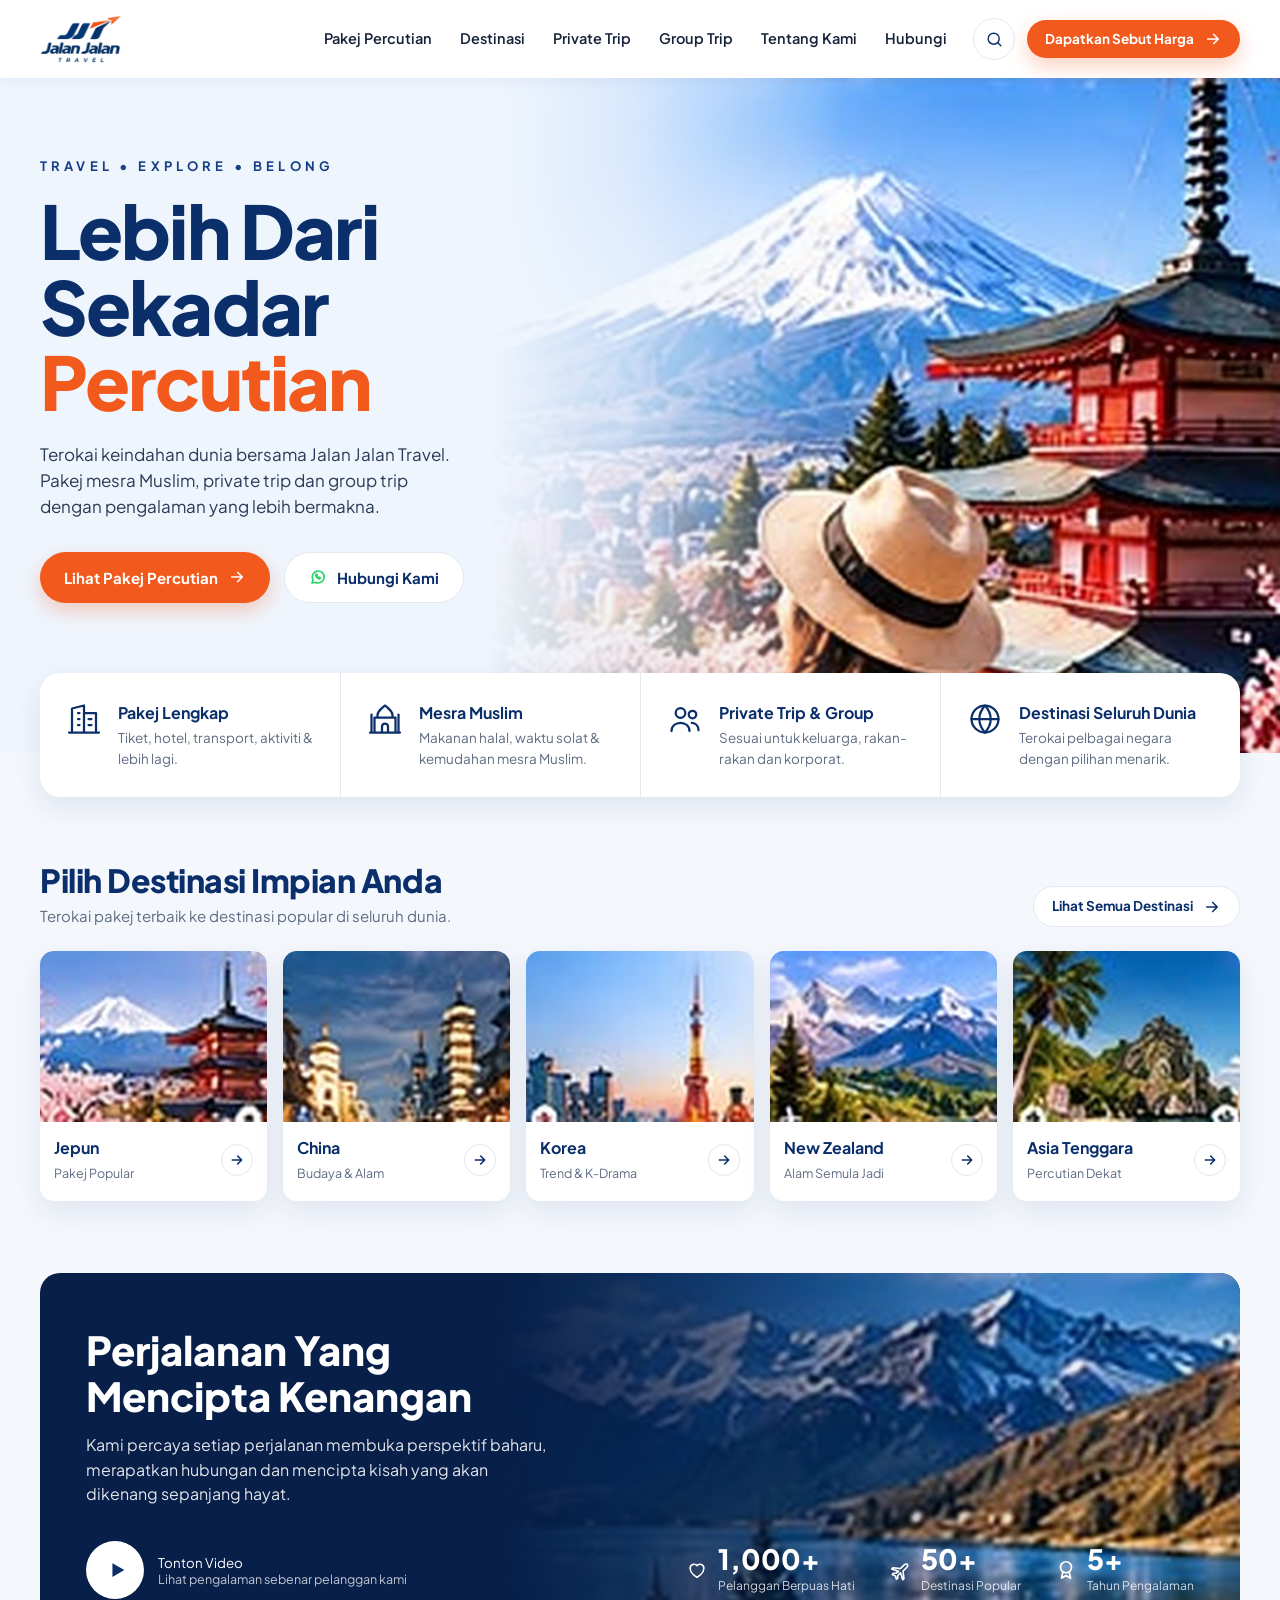
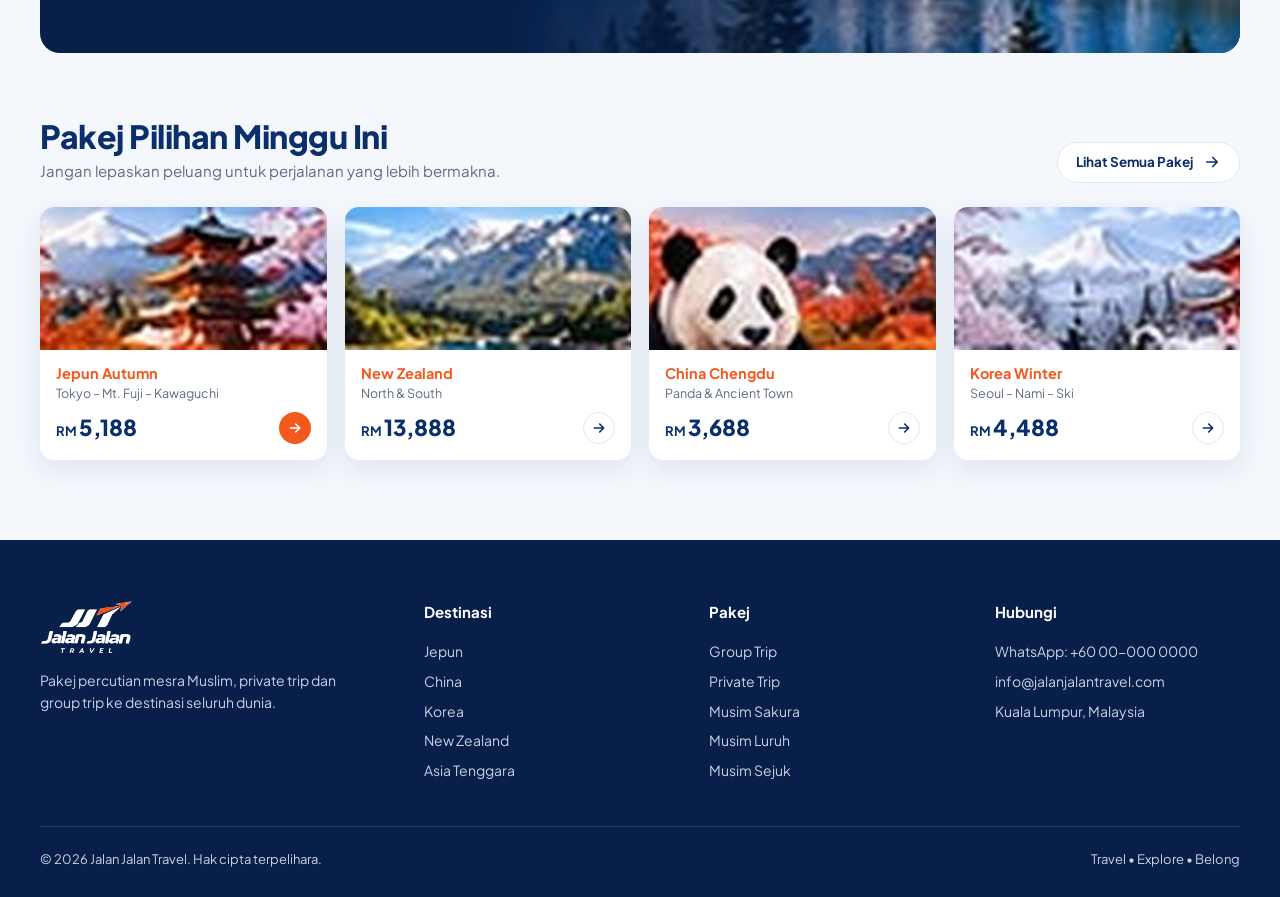
==== commit ec05a469: "Add files via upload" ====
--- a/index.html
+++ b/index.html
@@ -1,490 +1,127 @@
-<!doctype html>
+<!DOCTYPE html>
 <html lang="ms">
 <head>
-<meta charset="utf-8">
+<meta charset="UTF-8">
 <meta name="viewport" content="width=device-width, initial-scale=1, viewport-fit=cover">
-<title>Jalan Jalan Travel – Dari Malaysia ke serata dunia</title>
+<title>Jalan Jalan Travel | Lebih Dari Sekadar Percutian</title>
 <link rel="preconnect" href="https://fonts.googleapis.com">
-<link href="https://fonts.googleapis.com/css2?family=Montserrat:wght@400;500;600;700;800&display=swap" rel="stylesheet">
-<style>
-:root{--brand:#3A0145;--brand-2:#5A2468;--accent:#D96A1B;--accent-d:#B8540F;--ink:#1E1024;--muted:#6B5872;--line:#ECE3EE;--bg:#FAF7FA;--card:#fff;--wa:#128C4A}
-*{box-sizing:border-box}
-html{scroll-behavior:smooth}
-body{margin:0;font-family:Montserrat,system-ui,-apple-system,"Segoe UI",sans-serif;color:var(--ink);background:var(--bg);-webkit-font-smoothing:antialiased;padding-bottom:calc(76px + env(safe-area-inset-bottom,0px))}
-a{color:inherit;text-decoration:none}
-img{max-width:100%}
-:focus-visible{outline:3px solid var(--accent);outline-offset:2px;border-radius:8px}
-.wrap{width:100%;max-width:1200px;margin:0 auto;padding:0 20px}
-.promo-bar{background:var(--brand);color:#fff;text-align:center;font-size:12px;font-weight:700;letter-spacing:.03em;padding:10px 16px}
-header.top{background:#fff;position:sticky;top:0;z-index:20;border-bottom:1px solid var(--line)}
-.top .wrap{display:flex;align-items:center;justify-content:space-between;height:70px}
-.top img{height:48px;width:auto;display:block}
-.desk-nav{display:none;gap:28px;font-weight:600;font-size:14px}
-.desk-nav a:hover{color:var(--accent-d)}
-.btn{display:inline-flex;align-items:center;justify-content:center;gap:8px;font-weight:700;border-radius:999px;padding:12px 20px;font-size:14px;border:0;cursor:pointer;font-family:inherit}
-.btn-accent{background:var(--accent);color:#fff}
-.btn-accent:hover{background:var(--accent-d)}
-.menu-btn{width:44px;height:44px;border:0;border-radius:12px;background:#F6F1F7;color:var(--brand);display:flex;align-items:center;justify-content:center;cursor:pointer}
-.desk-cta{display:none}
-
-.hero{padding-top:16px}
-.hero-card{background:var(--brand);border-radius:20px;overflow:hidden;display:grid;grid-template-columns:1fr 120px;min-height:200px;color:#fff}
-.hero-text{padding:22px;display:flex;flex-direction:column;justify-content:center;gap:10px}
-.hero-kicker{font-size:12px;font-weight:700;color:#F6B27A}
-.hero h1{margin:0;font-size:24px;line-height:1.15;font-weight:800;letter-spacing:-.02em}
-.hero p{margin:0;font-size:13px;opacity:.88;line-height:1.5}
-.hero .btn{align-self:flex-start;margin-top:4px}
-.hero-img{background:var(--brand-2);display:flex;align-items:center;justify-content:center;text-align:center;color:#E7D3EC;font-size:11px;padding:8px}
-.dots{display:flex;justify-content:center;gap:6px;margin-top:12px}
-.dots span{width:6px;height:6px;border-radius:3px;background:#D5C6D9}
-.dots span.on{width:22px;background:var(--accent)}
-
-.sec{padding-top:26px}
-.sec-head h2{margin:0;font-size:26px;line-height:1.2;font-weight:800;letter-spacing:-.03em;color:var(--brand)}
-.sec-head p{margin:6px 0 0;color:var(--muted);font-size:14px}
-.svc-grid{display:grid;grid-template-columns:repeat(4,minmax(0,1fr));gap:16px 8px;margin-top:18px}
-.svc{display:flex;flex-direction:column;align-items:center;gap:8px;font-size:12px;font-weight:600;text-align:center}
-.svc-ic{width:60px;height:60px;border-radius:18px;background:#fff;border:1px solid var(--line);display:flex;align-items:center;justify-content:center;color:var(--accent-d);transition:border-color .15s,transform .15s}
-.svc:hover .svc-ic{border-color:var(--accent);transform:translateY(-2px)}
-
-.search{display:flex;align-items:center;gap:10px;background:#fff;border:2px solid var(--brand);border-radius:999px;padding:6px 6px 6px 18px;color:var(--brand)}
-.search input{flex:1;min-width:0;border:0;outline:none;font:inherit;font-size:15px;color:var(--ink);background:transparent}
-.search button{width:46px;height:46px;border:0;border-radius:999px;background:var(--accent);color:#fff;display:flex;align-items:center;justify-content:center;cursor:pointer;flex-shrink:0}
-.chips{display:flex;flex-wrap:wrap;gap:8px;margin-top:12px}
-.chips a{padding:9px 16px;border-radius:999px;background:#fff;border:1px solid var(--line);font-size:13px;font-weight:600}
-.chips a:hover{border-color:var(--accent)}
-
-.row-head{display:flex;justify-content:space-between;align-items:baseline;gap:12px}
-.row-head h2{margin:0;font-size:19px;font-weight:800;letter-spacing:-.02em}
-.row-head a{font-size:13px;font-weight:700;color:var(--accent-d)}
-.pkg-row{display:flex;gap:14px;overflow-x:auto;scroll-snap-type:x mandatory;margin:14px -20px 0;padding:0 20px 6px;scrollbar-width:none}
-.pkg-row::-webkit-scrollbar{display:none}
-.pkg{flex:0 0 230px;scroll-snap-align:start;background:var(--card);border:1px solid var(--line);border-radius:18px;overflow:hidden}
-.pkg-img{height:140px;display:flex;align-items:center;justify-content:center;font-size:11px;color:var(--muted);text-align:center;padding:8px}
-.pkg-body{padding:12px 14px 14px}
-.pkg-meta{font-size:11px;font-weight:700;color:var(--muted)}
-.pkg h3{margin:4px 0;font-size:15px}
-.pkg p{margin:0;font-size:13px;color:var(--muted)}
-.pkg strong{color:var(--ink);font-size:16px}
-
-.help{display:flex;align-items:center;gap:14px;background:#fff;border:1px solid var(--line);border-radius:18px;padding:14px}
-.help-ic{width:48px;height:48px;border-radius:14px;background:#E7F6EE;color:var(--wa);display:flex;align-items:center;justify-content:center;flex-shrink:0}
-.help b{display:block;font-size:15px}
-.help span{font-size:13px;color:var(--muted)}
-.help-text{flex:1}
-
-footer{margin-top:36px;background:var(--brand);color:#E9DCEC;padding:28px 0;font-size:13px;line-height:1.6}
-footer .wrap{display:flex;flex-wrap:wrap;gap:12px 32px;justify-content:space-between}
-footer b{color:#fff}
-
-.wa-fab{position:fixed;right:18px;bottom:calc(92px + env(safe-area-inset-bottom,0px));width:58px;height:58px;border-radius:999px;background:var(--wa);color:#fff;display:flex;align-items:center;justify-content:center;box-shadow:0 6px 18px rgba(30,16,36,.28);z-index:30}
-.bottom-nav{position:fixed;left:0;right:0;bottom:0;z-index:25;background:#fff;border-top:1px solid var(--line);display:grid;grid-template-columns:repeat(4,minmax(0,1fr));padding:8px 8px calc(10px + env(safe-area-inset-bottom,0px))}
-.bottom-nav a{display:flex;flex-direction:column;align-items:center;gap:4px;padding:6px 0;font-size:11px;font-weight:600;color:var(--muted)}
-.bottom-nav a.on{color:var(--accent-d);font-weight:700}
-
-/* ---------- Tablet ---------- */
-@media (min-width:700px){
- .hero-card{grid-template-columns:1.2fr 1fr;min-height:300px}
- .hero h1{font-size:36px}
- .hero p{font-size:15px;max-width:42ch}
- .hero-text{padding:40px}
- .svc-grid{grid-template-columns:repeat(8,minmax(0,1fr))}
- .pkg-row{display:grid;grid-template-columns:repeat(2,minmax(0,1fr));overflow:visible;margin:14px 0 0;padding:0}
-}
-/* ---------- Desktop ---------- */
-@media (min-width:1024px){
- body{padding-bottom:0}
- .bottom-nav,.menu-btn{display:none}
- .desk-nav,.desk-cta{display:flex}
- .top .wrap{height:84px}
- .top img{height:58px}
- .hero{padding-top:28px}
- .hero-card{min-height:420px;border-radius:28px}
- .hero-text{padding:64px}
- .hero h1{font-size:52px;max-width:13ch}
- .hero-kicker{font-size:14px}
- .hero .btn{padding:15px 28px;font-size:15px}
- .sec{padding-top:56px}
- .sec-head h2{font-size:36px}
- .svc-grid{gap:24px;margin-top:28px}
- .svc-ic{width:76px;height:76px;border-radius:22px}
- .svc{font-size:14px}
- .search-sec{display:grid;grid-template-columns:1fr auto;gap:20px;align-items:center}
- .search{padding:8px 8px 8px 24px}
- .search input{font-size:16px}
- .search button{width:52px;height:52px}
- .chips{margin-top:0}
- .row-head h2{font-size:28px}
- .pkg-row{grid-template-columns:repeat(4,minmax(0,1fr));gap:20px;margin-top:22px}
- .pkg-img{height:180px}
- .help{padding:22px 28px}
- .wa-fab{bottom:28px;right:28px}
-}
-
-button{font-family:inherit}
-.svc{background:none;border:0;padding:0;cursor:pointer;color:inherit}
-.svc[aria-pressed="true"] .svc-ic{background:var(--accent);border-color:var(--accent);color:#fff}
-.slides{position:relative;border-radius:20px;overflow:hidden;touch-action:pan-y}
-.slide-track{display:flex;transition:transform .45s ease}
-.slide-track .hero-card{flex:0 0 100%;border-radius:0}
-.dots button{width:8px;height:8px;border-radius:4px;background:#D5C6D9;border:0;padding:0;cursor:pointer;transition:width .25s,background .25s}
-.dots button.on{width:24px;background:var(--accent)}
-.dots{align-items:center}
-.pkg{position:relative;cursor:pointer;text-align:left;font:inherit;color:inherit;padding:0;display:block}
-.pkg[hidden]{display:none}
-.fav{position:absolute;top:10px;right:10px;width:40px;height:40px;border-radius:999px;border:0;background:rgba(255,255,255,.92);color:var(--muted);display:flex;align-items:center;justify-content:center;cursor:pointer}
-.fav[aria-pressed="true"]{color:#C8143C}
-.fav[aria-pressed="true"] svg{fill:currentColor}
-.filter-bar{display:flex;align-items:center;gap:8px;margin-top:12px;font-size:13px;color:var(--muted)}
-.filter-bar[hidden]{display:none}
-.filter-bar button{border:1px solid var(--line);background:#fff;border-radius:999px;padding:6px 12px;font-size:12px;font-weight:700;color:var(--brand);cursor:pointer}
-.empty{margin-top:14px;background:#fff;border:1px dashed #D5C6D9;border-radius:18px;padding:22px;text-align:center;color:var(--muted);font-size:14px}
-.empty[hidden]{display:none}
-.empty .btn{margin-top:10px}
-.chips button{padding:9px 16px;border-radius:999px;background:#fff;border:1px solid var(--line);font-size:13px;font-weight:600;cursor:pointer;color:var(--ink)}
-.chips button:hover,.chips button.on{border-color:var(--accent);color:var(--accent-d)}
-.bottom-nav button{display:flex;flex-direction:column;align-items:center;gap:4px;padding:6px 0;font-size:11px;font-weight:600;color:var(--muted);background:none;border:0;cursor:pointer;position:relative}
-.bottom-nav button.on{color:var(--accent-d);font-weight:700}
-.badge{position:absolute;top:0;left:calc(50% + 6px);min-width:18px;height:18px;border-radius:9px;background:var(--accent);color:#fff;font-size:10px;font-weight:800;display:flex;align-items:center;justify-content:center;padding:0 5px}
-.badge[hidden]{display:none}
-.help{width:100%;cursor:pointer;font:inherit;color:inherit;text-align:left}
-.wa-fab{border:0;cursor:pointer}
-/* drawer & modal */
-.scrim{position:fixed;inset:0;background:rgba(30,16,36,.5);z-index:50;opacity:0;pointer-events:none;transition:opacity .2s}
-.scrim.open{opacity:1;pointer-events:auto}
-.drawer{position:fixed;top:0;right:0;bottom:0;width:min(320px,85vw);background:#fff;z-index:60;transform:translateX(100%);transition:transform .25s ease;padding:calc(20px + env(safe-area-inset-top,0px)) 20px 20px;display:flex;flex-direction:column;gap:4px}
-.drawer.open{transform:none}
-.drawer-head{display:flex;justify-content:space-between;align-items:center;margin-bottom:12px}
-.drawer a{padding:14px 8px;font-weight:600;border-bottom:1px solid var(--line)}
-.drawer .btn{margin-top:16px}
-.icon-btn{width:44px;height:44px;border:0;border-radius:12px;background:#F6F1F7;color:var(--brand);display:flex;align-items:center;justify-content:center;cursor:pointer}
-.modal{position:fixed;left:0;right:0;bottom:0;z-index:70;background:#fff;border-radius:24px 24px 0 0;max-height:90vh;overflow:auto;padding:20px 20px calc(24px + env(safe-area-inset-bottom,0px));transform:translateY(105%);transition:transform .28s ease}
-.modal.open{transform:none}
-.modal h2{margin:0;font-size:21px;color:var(--brand);letter-spacing:-.02em}
-.modal-head{display:flex;justify-content:space-between;align-items:center;gap:12px;margin-bottom:14px}
-.field{display:flex;flex-direction:column;gap:6px;margin-bottom:12px;font-size:13px;font-weight:600}
-.field input,.field select,.field textarea{font:inherit;font-size:15px;font-weight:500;padding:12px 14px;border:1.5px solid var(--line);border-radius:12px;background:#fff;color:var(--ink)}
-.field input:focus,.field select:focus,.field textarea:focus{outline:none;border-color:var(--brand)}
-.field-row{display:grid;grid-template-columns:1fr 1fr;gap:10px}
-.err{color:#B3122F;font-size:12px;font-weight:600;min-height:0}
-.btn-block{width:100%;padding:15px}
-.btn-wa{background:var(--wa);color:#fff}
-.btn-ghost{background:#F6F1F7;color:var(--brand)}
-.detail-img{height:170px;border-radius:16px;display:flex;align-items:center;justify-content:center;color:var(--muted);font-size:12px;margin-bottom:14px}
-.detail-list{margin:12px 0 18px;padding:0;list-style:none;display:grid;gap:8px;font-size:14px}
-.detail-list li{display:flex;gap:10px;align-items:center}
-.detail-list svg{color:var(--wa);flex-shrink:0}
-.price{font-size:14px;color:var(--muted)}.price strong{font-size:22px;color:var(--ink)}
-.done{text-align:center;padding:10px 0}
-.done-ic{width:64px;height:64px;border-radius:999px;background:#E7F6EE;color:var(--wa);display:flex;align-items:center;justify-content:center;margin:0 auto 12px}
-.done p{color:var(--muted);font-size:14px;line-height:1.55}
-.msg-preview{background:#F2FBF5;border:1px solid #CFEBDB;border-radius:12px;padding:12px;font-size:13px;text-align:left;white-space:pre-line;margin:12px 0;color:#1E3B2B}
-.toast{position:fixed;left:50%;bottom:calc(100px + env(safe-area-inset-bottom,0px));transform:translate(-50%,20px);background:var(--ink);color:#fff;padding:12px 18px;border-radius:12px;font-size:13px;font-weight:600;z-index:90;opacity:0;pointer-events:none;transition:opacity .2s,transform .2s;max-width:calc(100% - 40px);text-align:center}
-.toast.show{opacity:1;transform:translate(-50%,0)}
-@media (min-width:700px){.modal{left:50%;right:auto;bottom:auto;top:50%;width:min(520px,92vw);border-radius:24px;transform:translate(-50%,-45%);opacity:0;pointer-events:none;transition:opacity .2s,transform .2s}.modal.open{transform:translate(-50%,-50%);opacity:1;pointer-events:auto}}
-@media (min-width:1024px){.toast{bottom:40px}.drawer,.drawer.open{display:none}}
-@media (prefers-reduced-motion:reduce){.slide-track,.modal,.drawer,.toast{transition:none}}
-
-@media (prefers-reduced-motion:reduce){*{transition:none!important;scroll-behavior:auto!important}}
-</style>
+<link rel="preconnect" href="https://fonts.gstatic.com" crossorigin>
+<link href="https://fonts.googleapis.com/css2?family=Plus+Jakarta+Sans:wght@400;500;600;700;800&display=swap" rel="stylesheet">
+<link rel="stylesheet" href="assets/style.css?v=3">
+<link rel="icon" href="images/logo.png">
 </head>
 <body>
-<div class="promo-bar">DISKAUN HEBAT UNTUK TEMPAHAN AWAL!</div>
-<header class="top">
- <div class="wrap">
-  <a href="#" data-nav="home" aria-label="Jalan Jalan Travel, laman utama"><img src="[data-uri]" alt="Jalan Jalan Travel"></a>
-  <nav class="desk-nav" aria-label="Menu utama">
-   <a href="#" data-nav="home">Utama</a><a href="#pakej" data-nav="pakej">Pakej</a><a href="#servis" data-nav="servis">Servis</a><a href="#" data-nav="saved">Simpanan</a><a href="#hubungi" data-nav="contact">Hubungi</a>
-  </nav>
-  <button type="button" class="btn btn-accent desk-cta" data-cta="quote">Quotation Percuma</button>
-  <button type="button" class="menu-btn" id="menuBtn" aria-label="Buka menu" aria-expanded="false" aria-controls="drawer"><svg width="26" height="26" viewBox="0 0 24 24" fill="none" stroke="currentColor" stroke-width="2" stroke-linecap="round" stroke-linejoin="round" aria-hidden="true"><path d="M4 7h16M4 12h16M4 17h10"/></svg></button>
- </div>
+<svg width="0" height="0" style="position:absolute" aria-hidden="true">
+<symbol id="i-arrow" viewBox="0 0 24 24"><path d="M5 12h14M13 6l6 6-6 6"/></symbol>
+<symbol id="i-left" viewBox="0 0 24 24"><path d="M19 12H5M11 18l-6-6 6-6"/></symbol>
+<symbol id="i-right" viewBox="0 0 24 24"><path d="m9 6 6 6-6 6"/></symbol>
+<symbol id="i-x" viewBox="0 0 24 24"><path d="M6 6l12 12M18 6 6 18"/></symbol>
+<symbol id="i-search" viewBox="0 0 24 24"><circle cx="11" cy="11" r="7"/><path d="m20 20-3.5-3.5"/></symbol>
+<symbol id="i-menu" viewBox="0 0 24 24"><path d="M4 7h16M4 12h16M4 17h16"/></symbol>
+<symbol id="i-building" viewBox="0 0 24 24"><path d="M4 21V5l8-2v18M12 8h8v13M8 8h1M8 12h1M8 16h1M15 12h2M15 16h2M2 21h20"/></symbol>
+<symbol id="i-mosque" viewBox="0 0 24 24"><path d="M12 3c-3 2.5-5 4-5 6.5V11h10V9.5C17 7 15 5.5 12 3zM5 11h14v10H5zM10 21v-4a2 2 0 0 1 4 0v4M3 21V9M21 21V9M2 21h20"/></symbol>
+<symbol id="i-users" viewBox="0 0 24 24"><circle cx="9" cy="8" r="3.2"/><path d="M3 20c0-3.3 2.7-5.5 6-5.5s6 2.2 6 5.5"/><circle cx="17" cy="9" r="2.5"/><path d="M16.5 14.6c2.6.2 4.5 2 4.5 4.9"/></symbol>
+<symbol id="i-globe" viewBox="0 0 24 24"><circle cx="12" cy="12" r="9"/><path d="M3 12h18M12 3c2.5 2.8 3.8 5.8 3.8 9s-1.3 6.2-3.8 9c-2.5-2.8-3.8-5.8-3.8-9S9.5 5.8 12 3z"/></symbol>
+<symbol id="i-food" viewBox="0 0 24 24"><path d="M7 3v8M5 3v5a2 2 0 0 0 4 0V3M7 11v10M17 21V3c-2.5 1.5-3.5 4-3.5 7 0 1.5 1 2.5 3.5 2.5"/></symbol>
+<symbol id="i-hotel" viewBox="0 0 24 24"><path d="M3 21V7l9-4 9 4v14M8 21v-5h8v5M8 9h1M15 9h1M8 12.5h1M15 12.5h1M2 21h20"/></symbol>
+<symbol id="i-pin" viewBox="0 0 24 24"><path d="M12 21s-7-6.2-7-11.5a7 7 0 0 1 14 0C19 14.8 12 21 12 21z"/><circle cx="12" cy="9.5" r="2.5"/></symbol>
+<symbol id="i-guide" viewBox="0 0 24 24"><circle cx="12" cy="7.5" r="3.5"/><path d="M5 21c0-4 3-6.5 7-6.5s7 2.5 7 6.5M12 14.5v3"/></symbol>
+<symbol id="i-clock" viewBox="0 0 24 24"><circle cx="12" cy="12" r="9"/><path d="M12 7v5l3 2"/></symbol>
+<symbol id="i-plane" viewBox="0 0 24 24"><path d="M10.5 13.5 3 11l1.5-1.5 8 1 4-4c1-1 2.8-1.4 3.5-.7s.3 2.5-.7 3.5l-4 4 1 8L15 22.5l-2.5-7.5-3 3V21L8 22l-1-3.5L3.5 17 5 15.5h2.5z"/></symbol>
+<symbol id="i-bus" viewBox="0 0 24 24"><rect x="4" y="3" width="16" height="15" rx="3"/><path d="M4 11h16M7.5 21v-3M16.5 21v-3"/></symbol>
+<symbol id="i-route" viewBox="0 0 24 24"><circle cx="6" cy="19" r="2"/><circle cx="18" cy="5" r="2"/><path d="M8 19h8a3.5 3.5 0 0 0 0-7H8a3.5 3.5 0 0 1 0-7h8"/></symbol>
+<symbol id="i-heart" viewBox="0 0 24 24"><path d="M12 20s-7.5-4.4-7.5-10A4.3 4.3 0 0 1 12 7.2 4.3 4.3 0 0 1 19.5 10c0 5.6-7.5 10-7.5 10z"/></symbol>
+<symbol id="i-award" viewBox="0 0 24 24"><circle cx="12" cy="9" r="6"/><path d="m8.5 14-1.5 7 5-3 5 3-1.5-7"/></symbol>
+<symbol id="i-play" viewBox="0 0 24 24"><path d="M7 4.5v15l13-7.5z"/></symbol>
+<symbol id="i-wa" viewBox="0 0 24 24"><path d="M4 20l1.3-4A8 8 0 1 1 8.4 19z"/><path d="M9 9.5c.3 2 2.2 4.3 5 5l1.2-1.3-1.7-1-.9.7c-.9-.4-1.8-1.3-2.2-2.2l.7-.9-1-1.7z"/></symbol>
+</svg>
+<header class="site-header">
+  <div class="wrap nav">
+    <a href="index.html" class="logo"><img src="images/logo.png" alt="Jalan Jalan Travel" width="176" height="102"></a>
+    <nav class="menu" aria-label="Menu utama">
+      <a href="pakej.html">Pakej Percutian</a>
+      <a href="pakej.html">Destinasi</a>
+      <a href="pakej.html?f=private">Private Trip</a>
+      <a href="pakej.html?f=group">Group Trip</a>
+      <a href="index.html#tentang">Tentang Kami</a>
+      <a href="#hubungi">Hubungi</a>
+    </nav>
+    <div class="nav-r">
+      <button class="icon-btn search" aria-label="Cari"><svg class="ico"><use href="#i-search"/></svg></button>
+      <a href="#hubungi" class="btn btn-o btn-sm">Dapatkan Sebut Harga <svg class="ico"><use href="#i-arrow"/></svg></a>
+      <button class="icon-btn burger" id="burger" aria-label="Buka menu" aria-expanded="false" aria-controls="drawer"><svg class="ico"><use href="#i-menu"/></svg></button>
+    </div>
+  </div>
 </header>
+<div class="drawer-bg" id="drawer-bg"></div>
+<aside class="drawer" id="drawer" aria-label="Menu">
+  <div class="drawer-top"><img src="images/logo.png" alt="Jalan Jalan Travel"><button class="icon-btn" id="drawer-close" aria-label="Tutup menu"><svg class="ico"><use href="#i-x"/></svg></button></div>
+  <a class="dl on" href="index.html">Laman Utama<svg class="ico"><use href="#i-right"/></svg></a>
+  <a class="dl" href="pakej.html">Pakej Percutian<svg class="ico"><use href="#i-right"/></svg></a>
+  <a class="dl" href="detail-pakej.html">Pakej Pilihan: Autumn Japan<svg class="ico"><use href="#i-right"/></svg></a>
+  <h5>Cari pakej ikut jenis</h5>
+  <div class="chips"><a class="chip" href="pakej.html?f=group">Group Trip</a><a class="chip" href="pakej.html?f=private">Private Trip</a><a class="chip" href="pakej.html?f=sakura">Musim Sakura</a><a class="chip" href="pakej.html?f=luruh">Musim Luruh</a><a class="chip" href="pakej.html?f=sejuk">Musim Sejuk</a></div>
+  <h5>Lain-lain</h5>
+  <a class="dl" href="index.html#tentang">Tentang Kami<svg class="ico"><use href="#i-right"/></svg></a>
+  <a class="dl" href="#hubungi">Hubungi<svg class="ico"><use href="#i-right"/></svg></a>
+  <a href="#hubungi" class="btn btn-o">Dapatkan Sebut Harga <svg class="ico"><use href="#i-arrow"/></svg></a>
+</aside>
+<main>
 
-<main>
- <section class="hero wrap" id="home" aria-roledescription="carousel" aria-label="Promosi">
-  <div class="slides" id="slides"><div class="slide-track" id="track">
-<div class="hero-card" role="group" aria-roledescription="slide" aria-label="1 daripada 3">
-   <div class="hero-text">
-    <span class="hero-kicker">Tempahan awal, harga lebih jimat</span>
-    <h1>Dari Malaysia ke serata dunia</h1>
-    <p>Hotel, itinerary, transport, tour guide semua kami uruskan.</p>
-    <button type="button" class="btn btn-accent" data-cta="quote" data-val="">Quotation Percuma</button>
-   </div>
-   <div class="hero-img">[GAMBAR SLIDE 1]</div>
+<section class="hero">
+  <div class="hero-img"><img class="cover" src="images/home-hero.jpg" alt="Pelancong di hadapan pagoda dan Gunung Fuji"></div>
+  <div class="wrap">
+    <div class="hero-in">
+      <div class="kicker">TRAVEL • EXPLORE • BELONG</div>
+      <h1>Lebih Dari Sekadar <span>Percutian</span></h1>
+      <p>Terokai keindahan dunia bersama Jalan Jalan Travel. Pakej mesra Muslim, private trip dan group trip dengan pengalaman yang lebih bermakna.</p>
+      <div class="hero-cta">
+        <a href="pakej.html" class="btn btn-o">Lihat Pakej Percutian <svg class="ico"><use href="#i-arrow"/></svg></a>
+        <a href="https://wa.me/60000000000" class="btn btn-w"><svg class="ico wa"><use href="#i-wa"/></svg> Hubungi Kami</a>
+      </div>
+    </div>
   </div>
-<div class="hero-card" role="group" aria-roledescription="slide" aria-label="2 daripada 3">
-   <div class="hero-text">
-    <span class="hero-kicker">Musim sejuk 2026/27</span>
-    <h1>Salji Jepun &amp; Korea menanti</h1>
-    <p>Pakej group dan private tour, tarikh berlepas bulanan.</p>
-    <button type="button" class="btn btn-accent" data-cta="filterdest" data-val="Jepun">Lihat pakej</button>
-   </div>
-   <div class="hero-img">[GAMBAR SLIDE 2]</div>
+</section>
+<div class="wrap">
+  <div class="feats"><div class="feat"><svg class="ico"><use href="#i-building"/></svg><div><h3>Pakej Lengkap</h3><p>Tiket, hotel, transport, aktiviti &amp; lebih lagi.</p></div></div><div class="feat"><svg class="ico"><use href="#i-mosque"/></svg><div><h3>Mesra Muslim</h3><p>Makanan halal, waktu solat &amp; kemudahan mesra Muslim.</p></div></div><div class="feat"><svg class="ico"><use href="#i-users"/></svg><div><h3>Private Trip &amp; Group</h3><p>Sesuai untuk keluarga, rakan-rakan dan korporat.</p></div></div><div class="feat"><svg class="ico"><use href="#i-globe"/></svg><div><h3>Destinasi Seluruh Dunia</h3><p>Terokai pelbagai negara dengan pilihan menarik.</p></div></div></div>
+  <section class="sec">
+    <div class="sec-h"><div><h2>Pilih Destinasi Impian Anda</h2><p>Terokai pakej terbaik ke destinasi popular di seluruh dunia.</p></div>
+    <a href="pakej.html" class="btn btn-w btn-sm">Lihat Semua Destinasi <svg class="ico"><use href="#i-arrow"/></svg></a></div>
+    <div class="dest-row"><a href="pakej.html" class="dest"><div class="thumb"><img class="cover" src="images/dest-jepun.jpg" alt="Jepun" loading="lazy"></div><div class="dest-b"><div><h3>Jepun</h3><small>Pakej Popular</small></div><span class="circ circ-l"><svg class="ico"><use href="#i-arrow"/></svg></span></div></a><a href="pakej.html" class="dest"><div class="thumb"><img class="cover" src="images/dest-china.jpg" alt="China" loading="lazy"></div><div class="dest-b"><div><h3>China</h3><small>Budaya &amp; Alam</small></div><span class="circ circ-l"><svg class="ico"><use href="#i-arrow"/></svg></span></div></a><a href="pakej.html" class="dest"><div class="thumb"><img class="cover" src="images/dest-korea.jpg" alt="Korea" loading="lazy"></div><div class="dest-b"><div><h3>Korea</h3><small>Trend &amp; K-Drama</small></div><span class="circ circ-l"><svg class="ico"><use href="#i-arrow"/></svg></span></div></a><a href="pakej.html" class="dest"><div class="thumb"><img class="cover" src="images/dest-nz.jpg" alt="New Zealand" loading="lazy"></div><div class="dest-b"><div><h3>New Zealand</h3><small>Alam Semula Jadi</small></div><span class="circ circ-l"><svg class="ico"><use href="#i-arrow"/></svg></span></div></a><a href="pakej.html" class="dest"><div class="thumb"><img class="cover" src="images/dest-asia.jpg" alt="Asia Tenggara" loading="lazy"></div><div class="dest-b"><div><h3>Asia Tenggara</h3><small>Percutian Dekat</small></div><span class="circ circ-l"><svg class="ico"><use href="#i-arrow"/></svg></span></div></a></div>
+  </section>
+  <section class="story" id="tentang">
+    <div class="story-img"><img class="cover" src="images/story.jpg" alt="Tasik dan pergunungan"></div>
+    <div class="story-in">
+      <h2>Perjalanan Yang Mencipta Kenangan</h2>
+      <p>Kami percaya setiap perjalanan membuka perspektif baharu, merapatkan hubungan dan mencipta kisah yang akan dikenang sepanjang hayat.</p>
+      <div class="story-f">
+        <button class="play"><b><svg class="ico"><use href="#i-play"/></svg></b><span>Tonton Video<small>Lihat pengalaman sebenar pelanggan kami</small></span></button>
+        <div class="stats">
+          <div class="stat"><svg class="ico"><use href="#i-heart"/></svg><div><strong>1,000+</strong><small>Pelanggan Berpuas Hati</small></div></div>
+          <div class="stat"><svg class="ico"><use href="#i-plane"/></svg><div><strong>50+</strong><small>Destinasi Popular</small></div></div>
+          <div class="stat"><svg class="ico"><use href="#i-award"/></svg><div><strong>5+</strong><small>Tahun Pengalaman</small></div></div>
+        </div>
+      </div>
+    </div>
+  </section>
+  <section class="sec">
+    <div class="sec-h"><div><h2>Pakej Pilihan Minggu Ini</h2><p>Jangan lepaskan peluang untuk perjalanan yang lebih bermakna.</p></div>
+    <a href="pakej.html" class="btn btn-w btn-sm">Lihat Semua Pakej <svg class="ico"><use href="#i-arrow"/></svg></a></div>
+    <div class="pk-row"><a href="detail-pakej.html" class="mini"><div class="thumb"><img class="cover" src="images/week-1.jpg" alt="Jepun Autumn" loading="lazy"></div><div class="mini-b"><div><h4>Jepun Autumn</h4><span class="r">Tokyo – Mt. Fuji – Kawaguchi</span><div class="price">RM <b>5,188</b></div></div><span class="circ circ-o"><svg class="ico"><use href="#i-arrow"/></svg></span></div></a><a href="detail-pakej.html" class="mini"><div class="thumb"><img class="cover" src="images/week-2.jpg" alt="New Zealand" loading="lazy"></div><div class="mini-b"><div><h4>New Zealand</h4><span class="r">North &amp; South</span><div class="price">RM <b>13,888</b></div></div><span class="circ circ-l"><svg class="ico"><use href="#i-arrow"/></svg></span></div></a><a href="detail-pakej.html" class="mini"><div class="thumb"><img class="cover" src="images/week-3.jpg" alt="China Chengdu" loading="lazy"></div><div class="mini-b"><div><h4>China Chengdu</h4><span class="r">Panda &amp; Ancient Town</span><div class="price">RM <b>3,688</b></div></div><span class="circ circ-l"><svg class="ico"><use href="#i-arrow"/></svg></span></div></a><a href="detail-pakej.html" class="mini"><div class="thumb"><img class="cover" src="images/week-4.jpg" alt="Korea Winter" loading="lazy"></div><div class="mini-b"><div><h4>Korea Winter</h4><span class="r">Seoul – Nami – Ski</span><div class="price">RM <b>4,488</b></div></div><span class="circ circ-l"><svg class="ico"><use href="#i-arrow"/></svg></span></div></a></div>
+  </section>
+</div>
+</main>
+<footer class="site-footer" id="hubungi">
+  <div class="wrap">
+    <div class="fgrid">
+      <div><img src="images/logo-white.png" alt="Jalan Jalan Travel"><p style="max-width:300px;font-size:14px">Pakej percutian mesra Muslim, private trip dan group trip ke destinasi seluruh dunia.</p></div>
+      <div><h4>Destinasi</h4><a href="pakej.html">Jepun</a><a href="pakej.html">China</a><a href="pakej.html">Korea</a><a href="pakej.html">New Zealand</a><a href="pakej.html">Asia Tenggara</a></div>
+      <div><h4>Pakej</h4><a href="pakej.html?f=group">Group Trip</a><a href="pakej.html?f=private">Private Trip</a><a href="pakej.html?f=sakura">Musim Sakura</a><a href="pakej.html?f=luruh">Musim Luruh</a><a href="pakej.html?f=sejuk">Musim Sejuk</a></div>
+      <div><h4>Hubungi</h4><a href="https://wa.me/60000000000">WhatsApp: +60 00-000 0000</a><a href="mailto:info@jalanjalantravel.com">info@jalanjalantravel.com</a><a href="#hubungi">Kuala Lumpur, Malaysia</a></div>
+    </div>
+    <div class="fbot"><span>© 2026 Jalan Jalan Travel. Hak cipta terpelihara.</span><span>Travel • Explore • Belong</span></div>
   </div>
-<div class="hero-card" role="group" aria-roledescription="slide" aria-label="3 daripada 3">
-   <div class="hero-text">
-    <span class="hero-kicker">Umrah bersama mutawwif berpengalaman</span>
-    <h1>Ibadah tenang, urusan kami tanggung</h1>
-    <p>Penginapan dekat Masjidil Haram, visa dan pengangkutan termasuk.</p>
-    <button type="button" class="btn btn-accent" data-cta="filter" data-val="Umrah">Lihat pakej Umrah</button>
-   </div>
-   <div class="hero-img">[GAMBAR SLIDE 3]</div>
-  </div>
-  </div></div>
-  <div class="dots" id="dots"><button type="button" aria-label="Slide 1" class=on></button><button type="button" aria-label="Slide 2"></button><button type="button" aria-label="Slide 3"></button></div>
- </section>
-
- <section class="sec wrap" id="servis">
-  <div class="sec-head"><h2>Kami uruskan, anda bercuti.</h2><p>Pilih jenis percutian yang sesuai dengan anda.</p></div>
-  <div class="svc-grid">
-<button type="button" class="svc" data-svc="Group Tour" data-act="filter" aria-pressed="false"><span class="svc-ic"><svg width="26" height="26" viewBox="0 0 24 24" fill="none" stroke="currentColor" stroke-width="1.8" stroke-linecap="round" stroke-linejoin="round" aria-hidden="true"><rect x="4" y="7" width="16" height="13" rx="2"/><path d="M9 7V4h6v3M9 11v5M15 11v5"/></svg></span><span>Group Tour</span></button>
-<button type="button" class="svc" data-svc="Umrah" data-act="filter" aria-pressed="false"><span class="svc-ic"><svg width="26" height="26" viewBox="0 0 24 24" fill="none" stroke="currentColor" stroke-width="1.8" stroke-linecap="round" stroke-linejoin="round" aria-hidden="true"><path d="M4 20V9l8-5 8 5v11z"/><path d="M10 20v-5h4v5"/></svg></span><span>Umrah</span></button>
-<button type="button" class="svc" data-svc="Cruise" data-act="filter" aria-pressed="false"><span class="svc-ic"><svg width="26" height="26" viewBox="0 0 24 24" fill="none" stroke="currentColor" stroke-width="1.8" stroke-linecap="round" stroke-linejoin="round" aria-hidden="true"><path d="M3 15l2 4h14l2-4H3z"/><path d="M6 15V9h12v6M12 9V4"/></svg></span><span>Cruise</span></button>
-<button type="button" class="svc" data-svc="Private Tour" data-act="filter" aria-pressed="false"><span class="svc-ic"><svg width="26" height="26" viewBox="0 0 24 24" fill="none" stroke="currentColor" stroke-width="1.8" stroke-linecap="round" stroke-linejoin="round" aria-hidden="true"><circle cx="12" cy="8" r="4"/><path d="M5 20c1-4 4-6 7-6s6 2 7 6"/></svg></span><span>Private Tour</span></button>
-<button type="button" class="svc" data-svc="Trip Syarikat" data-act="quote" aria-pressed="false"><span class="svc-ic"><svg width="26" height="26" viewBox="0 0 24 24" fill="none" stroke="currentColor" stroke-width="1.8" stroke-linecap="round" stroke-linejoin="round" aria-hidden="true"><circle cx="8" cy="9" r="3"/><circle cx="16" cy="9" r="3"/><path d="M2 19c.8-3 3-4.5 6-4.5s5.2 1.5 6 4.5M14 15c3 0 5.2 1.3 6 4"/></svg></span><span>Trip Syarikat</span></button>
-<button type="button" class="svc" data-svc="Insurans" data-act="quote" aria-pressed="false"><span class="svc-ic"><svg width="26" height="26" viewBox="0 0 24 24" fill="none" stroke="currentColor" stroke-width="1.8" stroke-linecap="round" stroke-linejoin="round" aria-hidden="true"><path d="M12 3l8 3v6c0 4.5-3.5 8-8 9-4.5-1-8-4.5-8-9V6z"/><path d="M9 12l2 2 4-4"/></svg></span><span>Insurans</span></button>
-<button type="button" class="svc" data-svc="Visa" data-act="quote" aria-pressed="false"><span class="svc-ic"><svg width="26" height="26" viewBox="0 0 24 24" fill="none" stroke="currentColor" stroke-width="1.8" stroke-linecap="round" stroke-linejoin="round" aria-hidden="true"><rect x="3" y="6" width="18" height="13" rx="2"/><path d="M3 10h18M8 3v4M16 3v4"/></svg></span><span>Visa</span></button>
-<button type="button" class="svc" data-svc="Tiket Flight" data-act="quote" aria-pressed="false"><span class="svc-ic"><svg width="26" height="26" viewBox="0 0 24 24" fill="none" stroke="currentColor" stroke-width="1.8" stroke-linecap="round" stroke-linejoin="round" aria-hidden="true"><path d="M2 16l20-6-20-6 4 6-4 6z"/></svg></span><span>Tiket Flight</span></button>
-  </div>
- </section>
-
- <section class="sec wrap search-sec">
-  <form class="search" id="searchForm" role="search">
-   <label for="cari" style="display:flex"><svg width="26" height="26" viewBox="0 0 24 24" fill="none" stroke="currentColor" stroke-width="2" stroke-linecap="round" stroke-linejoin="round" aria-hidden="true"><path d="M12 21s-7-6.5-7-12a7 7 0 0114 0c0 5.5-7 12-7 12z"/><circle cx="12" cy="9" r="2.5"/></svg><span style="position:absolute;width:1px;height:1px;overflow:hidden;clip:rect(0 0 0 0)">Destinasi</span></label>
-   <input id="cari" type="search" placeholder="Nak bercuti ke mana?" autocomplete="off">
-   <button type="submit" aria-label="Cari"><svg width="26" height="26" viewBox="0 0 24 24" fill="none" stroke="currentColor" stroke-width="2.2" stroke-linecap="round" stroke-linejoin="round" aria-hidden="true"><circle cx="11" cy="11" r="6"/><path d="M20 20l-4.5-4.5"/></svg></button>
-  </form>
-  <div class="chips" id="chips"><button type="button">Jepun</button><button type="button">Turki</button><button type="button">Korea</button><button type="button">Eropah</button></div>
- </section>
-
- <section class="sec wrap" id="pakej">
-  <div class="row-head"><h2 id="pkgTitle">Pakej popular</h2><button type="button" id="seeAll" style="background:none;border:0;font:inherit;font-size:13px;font-weight:700;color:var(--accent-d);cursor:pointer">Lihat semua</button></div>
-  <div class="filter-bar" id="filterBar" hidden><span id="filterText"></span><button type="button" id="clearFilter">Padam tapisan ✕</button></div>
-  <div class="pkg-row" id="pkgRow"></div>
-  <div class="empty" id="empty" hidden><b style="color:var(--ink)">Tiada pakej yang sepadan.</b><br>Kami masih boleh rancang trip khas untuk destinasi ni.<br><button type="button" class="btn btn-accent" data-cta="quote">Minta quotation khas</button></div>
- </section>
-
- <section class="sec wrap">
-  <button type="button" class="help" data-cta="wa">
-   <span class="help-ic"><svg width="26" height="26" viewBox="0 0 24 24" fill="none" stroke="currentColor" stroke-width="1.8" stroke-linecap="round" stroke-linejoin="round" aria-hidden="true"><path d="M21 12a9 9 0 01-13.5 7.8L3 21l1.2-4.5A9 9 0 1121 12z"/></svg></span>
-   <span class="help-text"><b>Tak pasti nak pilih?</b><span>WhatsApp perunding kami terus</span></span>
-   <svg width="26" height="26" viewBox="0 0 24 24" fill="none" stroke="currentColor" stroke-width="2" stroke-linecap="round" stroke-linejoin="round" aria-hidden="true"><path d="M9 6l6 6-6 6"/></svg>
-  </button>
- </section>
-</main>
-
-<footer id="hubungi">
- <div class="wrap">
-  <div><b>Jalan Jalan Travel And Tour International Sdn Bhd</b><br>[No. Lesen MOTAC] &middot; [Alamat pejabat]</div>
-  <div>[No. telefon] &middot; [Emel]</div>
- </div>
 </footer>
-
-<button type="button" class="wa-fab" data-cta="wa" aria-label="WhatsApp kami"><svg width="26" height="26" viewBox="0 0 24 24" fill="none" stroke="currentColor" stroke-width="2" stroke-linecap="round" stroke-linejoin="round" aria-hidden="true"><path d="M21 12a9 9 0 01-13.5 7.8L3 21l1.2-4.5A9 9 0 1121 12z"/><path d="M9 9.5c.3 2 2.3 4.2 4.5 4.5l1-1.2"/></svg></button>
-
-<nav class="bottom-nav" aria-label="Navigasi bawah">
- <button type="button" class="on" data-nav="home"><svg width="24" height="24" viewBox="0 0 24 24" fill="none" stroke="currentColor" stroke-width="2" stroke-linecap="round" stroke-linejoin="round" aria-hidden="true"><path d="M4 11l8-7 8 7v9h-5v-6h-6v6H4z"/></svg>Utama</button>
- <button type="button" data-nav="pakej"><svg width="24" height="24" viewBox="0 0 24 24" fill="none" stroke="currentColor" stroke-width="1.8" stroke-linecap="round" stroke-linejoin="round" aria-hidden="true"><rect x="4" y="7" width="16" height="13" rx="2"/><path d="M9 7V4h6v3"/></svg>Pakej</button>
- <button type="button" data-nav="saved"><svg width="24" height="24" viewBox="0 0 24 24" fill="none" stroke="currentColor" stroke-width="1.8" stroke-linecap="round" stroke-linejoin="round" aria-hidden="true"><path d="M12 20s-7-4.5-7-10a4 4 0 017-2.6A4 4 0 0119 10c0 5.5-7 10-7 10z"/></svg>Simpan<span class="badge" id="badge" hidden>0</span></button>
- <button type="button" data-nav="contact"><svg width="24" height="24" viewBox="0 0 24 24" fill="none" stroke="currentColor" stroke-width="1.8" stroke-linecap="round" stroke-linejoin="round" aria-hidden="true"><path d="M5 4h4l2 5-2.5 1.5a11 11 0 005 5L15 13l5 2v4a2 2 0 01-2 2A16 16 0 013 6a2 2 0 012-2z"/></svg>Hubungi</button>
-</nav>
-
-<div class="scrim" id="scrim"></div>
-<aside class="drawer" id="drawer" aria-label="Menu">
- <div class="drawer-head"><img src="[data-uri]" alt="" style="height:40px"><button type="button" class="icon-btn" data-close aria-label="Tutup menu"><svg width="22" height="22" viewBox="0 0 24 24" fill="none" stroke="currentColor" stroke-width="2" stroke-linecap="round" stroke-linejoin="round" aria-hidden="true"><path d="M6 6l12 12M18 6L6 18"/></svg></button></div>
- <a href="#" data-nav="home">Utama</a><a href="#pakej" data-nav="pakej">Pakej</a><a href="#servis" data-nav="servis">Servis</a><a href="#" data-nav="saved">Simpanan</a><a href="#hubungi" data-nav="contact">Hubungi</a>
- <button type="button" class="btn btn-accent" data-cta="quote">Quotation Percuma</button>
-</aside>
-
-<div class="modal" id="modal" role="dialog" aria-modal="true" aria-labelledby="modalTitle">
- <div class="modal-head"><h2 id="modalTitle"></h2><button type="button" class="icon-btn" data-close aria-label="Tutup"><svg width="22" height="22" viewBox="0 0 24 24" fill="none" stroke="currentColor" stroke-width="2" stroke-linecap="round" stroke-linejoin="round" aria-hidden="true"><path d="M6 6l12 12M18 6L6 18"/></svg></button></div>
- <div id="modalBody"></div>
-</div>
-<div class="toast" id="toast" role="status" aria-live="polite"></div>
-
-<script>
-/* ===== Tukar nombor WhatsApp sebenar di sini (format 60123456789) ===== */
-const WA_NUMBER = "60XXXXXXXXX";
-const PACKAGES = [{"id": "jpn", "name": "Jepun", "type": "Group Tour", "days": "6H5M", "color": "#EADFEC", "dest": "Jepun"}, {"id": "tur", "name": "Turki", "type": "Group Tour", "days": "8H6M", "color": "#F7E3D4", "dest": "Turki"}, {"id": "umr", "name": "Mekah & Madinah", "type": "Umrah", "days": "12H10M", "color": "#E6DCEB", "dest": "Mekah"}, {"id": "kor", "name": "Korea", "type": "Private Tour", "days": "5H4M", "color": "#F3E7DC", "dest": "Korea"}, {"id": "eur", "name": "Eropah (Swiss, Perancis, Itali)", "type": "Group Tour", "days": "10H8M", "color": "#E9E1EE", "dest": "Eropah"}, {"id": "crs", "name": "Cruise Singapura–Phuket", "type": "Cruise", "days": "4H3M", "color": "#F6E4D6", "dest": "Cruise"}, {"id": "umr2", "name": "Umrah + Istanbul", "type": "Umrah", "days": "14H12M", "color": "#EEE3F0", "dest": "Umrah"}, {"id": "jpn2", "name": "Hokkaido Musim Sejuk", "type": "Private Tour", "days": "7H6M", "color": "#F4E6DA", "dest": "Hokkaido"}];
-const CHECK = `<svg width="18" height="18" viewBox="0 0 24 24" fill="none" stroke="currentColor" stroke-width="2.2" stroke-linecap="round" stroke-linejoin="round" aria-hidden="true"><path d="M5 12l4 4 10-10"/></svg>`;
-const HEART = `<svg width="20" height="20" viewBox="0 0 24 24" fill="none" stroke="currentColor" stroke-width="2" stroke-linecap="round" stroke-linejoin="round" aria-hidden="true"><path d="M12 20s-7-4.5-7-10a4 4 0 017-2.6A4 4 0 0119 10c0 5.5-7 10-7 10z"/></svg>`;
-
-const $ = s => document.querySelector(s), $$ = s => [...document.querySelectorAll(s)];
-let saved = new Set(), showAll = false, filter = null, onlySaved = false;
-try { saved = new Set(JSON.parse(localStorage.getItem("jj_saved") || "[]")); } catch(e) {}
-
-/* ---------- Toast ---------- */
-let toastT;
-function toast(msg) { const t = $("#toast"); t.textContent = msg; t.classList.add("show"); clearTimeout(toastT); toastT = setTimeout(() => t.classList.remove("show"), 2600); }
-
-/* ---------- Carousel ---------- */
-let slide = 0, timer;
-const track = $("#track"), dots = $$("#dots button"), N = dots.length;
-function go(i) { slide = (i + N) % N; track.style.transform = `translateX(-${slide*100}%)`; dots.forEach((d,k) => d.classList.toggle("on", k===slide)); }
-function auto() { clearInterval(timer); if (!matchMedia("(prefers-reduced-motion: reduce)").matches) timer = setInterval(() => go(slide+1), 5000); }
-dots.forEach((d,k) => d.onclick = () => { go(k); auto(); });
-let sx = null;
-$("#slides").addEventListener("touchstart", e => sx = e.touches[0].clientX, {passive:true});
-$("#slides").addEventListener("touchend", e => { if (sx===null) return; const dx = e.changedTouches[0].clientX - sx; if (Math.abs(dx) > 40) { go(slide + (dx < 0 ? 1 : -1)); auto(); } sx = null; });
-auto();
-
-/* ---------- Packages ---------- */
-function render() {
-  const q = filter;
-  let list = PACKAGES.filter(p => {
-    if (onlySaved && !saved.has(p.id)) return false;
-    if (!q) return true;
-    if (q.kind === "type") return p.type === q.val;
-    const s = q.val.toLowerCase();
-    return (p.name + " " + p.type).toLowerCase().includes(s);
-  });
-  const limited = !q && !onlySaved && !showAll;
-  if (limited) list = list.slice(0, 4);
-  $("#pkgRow").innerHTML = list.map(p => `
-    <div class="pkg" tabindex="0" role="button" data-id="${p.id}" aria-label="Lihat pakej ${p.name}">
-      <div class="pkg-img" style="background:${p.color}">[GAMBAR ${p.dest.toUpperCase()}]</div>
-      <button type="button" class="fav" data-fav="${p.id}" aria-pressed="${saved.has(p.id)}" aria-label="Simpan pakej ${p.name}">${HEART}</button>
-      <div class="pkg-body"><span class="pkg-meta">${p.days} &middot; ${p.type}</span><h3>${p.name}</h3><p>Dari <strong>[RM X,XXX]</strong></p></div>
-    </div>`).join("");
-  $("#empty").hidden = list.length > 0;
-  if (onlySaved && !list.length) $("#empty").innerHTML = '<b style="color:var(--ink)">Belum ada pakej disimpan.</b><br>Tekan ikon hati pada mana-mana pakej untuk simpan.';
-  else $("#empty").innerHTML = '<b style="color:var(--ink)">Tiada pakej yang sepadan.</b><br>Kami masih boleh rancang trip khas untuk destinasi ni.<br><button type="button" class="btn btn-accent" data-cta="quote">Minta quotation khas</button>';
-  $("#pkgTitle").textContent = onlySaved ? "Pakej disimpan" : q ? "Hasil carian" : showAll ? "Semua pakej" : "Pakej popular";
-  $("#seeAll").textContent = showAll ? "Tunjuk kurang" : "Lihat semua";
-  $("#seeAll").hidden = !!q || onlySaved;
-  $("#filterBar").hidden = !q && !onlySaved;
-  $("#filterText").textContent = onlySaved ? "Menunjukkan simpanan anda" : q ? (q.kind==="type" ? `Jenis: ${q.val}` : `Carian: “${q.val}”`) + ` (${list.length} pakej)` : "";
-  $$(".svc").forEach(b => b.setAttribute("aria-pressed", q && q.kind==="type" && q.val===b.dataset.svc ? "true" : "false"));
-  $$("#chips button").forEach(b => b.classList.toggle("on", !!q && q.kind==="text" && q.val===b.textContent));
-  const n = saved.size; $("#badge").textContent = n; $("#badge").hidden = !n;
-}
-function setFilter(f) { filter = f; onlySaved = false; render(); scrollToEl("#pakej"); }
-function scrollToEl(sel) { const el = $(sel); const y = el.getBoundingClientRect().top + scrollY - ($("header.top").offsetHeight + 12); scrollTo({top: sel==="#home"?0:y, behavior:"smooth"}); }
-
-$("#pkgRow").addEventListener("click", e => {
-  const f = e.target.closest("[data-fav]");
-  if (f) { e.stopPropagation(); const id = f.dataset.fav;
-    if (saved.has(id)) { saved.delete(id); toast("Dibuang dari simpanan"); } else { saved.add(id); toast("Pakej disimpan ♥"); }
-    try { localStorage.setItem("jj_saved", JSON.stringify([...saved])); } catch(e) {}
-    render(); return; }
-  const card = e.target.closest(".pkg"); if (card) openDetail(card.dataset.id);
-});
-$("#pkgRow").addEventListener("keydown", e => { if ((e.key==="Enter"||e.key===" ") && e.target.classList.contains("pkg")) { e.preventDefault(); openDetail(e.target.dataset.id); } });
-$("#seeAll").onclick = () => { showAll = !showAll; render(); };
-$("#clearFilter").onclick = () => { filter = null; onlySaved = false; $("#cari").value = ""; render(); setNav("pakej"); };
-
-/* ---------- Services, search, chips ---------- */
-$$(".svc").forEach(b => b.onclick = () => {
-  const n = b.dataset.svc;
-  if (b.dataset.act === "filter") { if (filter && filter.val===n) { filter=null; render(); } else setFilter({kind:"type", val:n}); }
-  else openQuote({service:n});
-});
-$("#searchForm").onsubmit = e => { e.preventDefault(); const v = $("#cari").value.trim(); if (!v) { toast("Taip destinasi dulu, contoh: Jepun"); $("#cari").focus(); return; } setFilter({kind:"text", val:v}); };
-$$("#chips button").forEach(b => b.onclick = () => { $("#cari").value = b.textContent; setFilter({kind:"text", val:b.textContent}); });
-
-/* ---------- Navigation ---------- */
-function setNav(k) { $$(".bottom-nav button").forEach(b => b.classList.toggle("on", b.dataset.nav===k)); }
-function nav(k) {
-  closeAll();
-  if (k==="home") { scrollToEl("#home"); }
-  if (k==="servis") scrollToEl("#servis");
-  if (k==="pakej") { onlySaved=false; render(); scrollToEl("#pakej"); }
-  if (k==="saved") { onlySaved=true; filter=null; render(); scrollToEl("#pakej"); }
-  if (k==="contact") { openContact(); }
-  setNav(k);
-}
-document.addEventListener("click", e => {
-  const n = e.target.closest("[data-nav]"); if (n) { e.preventDefault(); nav(n.dataset.nav); return; }
-  const c = e.target.closest("[data-cta]"); if (c) {
-    const a = c.dataset.cta;
-    if (a==="quote") openQuote({});
-    if (a==="wa") openWA("Assalamualaikum Jalan Jalan Travel, saya nak tanya tentang pakej percutian.");
-    if (a==="filter") setFilter({kind:"type", val:c.dataset.val});
-    if (a==="filterdest") { $("#cari").value=c.dataset.val; setFilter({kind:"text", val:c.dataset.val}); }
-  }
-  if (e.target.closest("[data-close]") || e.target.id==="scrim") closeAll();
-});
-
-/* ---------- Drawer / modal ---------- */
-let lastFocus;
-function openLayer(el) { lastFocus = document.activeElement; $("#scrim").classList.add("open"); el.classList.add("open"); document.body.style.overflow="hidden"; setTimeout(() => { const f = el.querySelector("input,select,button"); f && f.focus(); }, 50); }
-function closeAll() { ["#scrim","#drawer","#modal"].forEach(s => $(s).classList.remove("open")); document.body.style.overflow=""; $("#menuBtn").setAttribute("aria-expanded","false"); lastFocus && lastFocus.focus && lastFocus.focus(); }
-document.addEventListener("keydown", e => { if (e.key==="Escape") closeAll(); });
-$("#menuBtn").onclick = () => { $("#menuBtn").setAttribute("aria-expanded","true"); openLayer($("#drawer")); };
-function modal(title, body) { $("#drawer").classList.remove("open"); $("#modalTitle").textContent = title; $("#modalBody").innerHTML = body; openLayer($("#modal")); }
-
-function openDetail(id) {
-  const p = PACKAGES.find(x => x.id===id);
-  modal(p.name, `
-    <div class="detail-img" style="background:${p.color}">[GAMBAR ${p.dest.toUpperCase()}]</div>
-    <div class="pkg-meta">${p.days} &middot; ${p.type}</div>
-    <ul class="detail-list">
-      <li>${CHECK} Tiket penerbangan pergi balik</li><li>${CHECK} Hotel [X] bintang</li>
-      <li>${CHECK} Pengangkutan &amp; tour guide</li><li>${CHECK} [Termasuk lain-lain]</li>
-    </ul>
-    <div class="price">Dari <strong>[RM X,XXX]</strong> / orang</div>
-    <div style="display:grid;gap:10px;margin-top:16px">
-      <button type="button" class="btn btn-accent btn-block" id="dQuote">Minta quotation pakej ini</button>
-      <button type="button" class="btn btn-ghost btn-block" id="dSave">${saved.has(id) ? "Buang dari simpanan" : "Simpan pakej"}</button>
-    </div>`);
-  $("#dQuote").onclick = () => openQuote({pkg:p.name});
-  $("#dSave").onclick = () => { $(`[data-fav="${id}"]`) ? $(`[data-fav="${id}"]`).click() : (saved.has(id)?saved.delete(id):saved.add(id), render()); $("#dSave").textContent = saved.has(id) ? "Buang dari simpanan" : "Simpan pakej"; };
-}
-
-function openQuote({pkg="", service=""}) {
-  const opts = ["", ...new Set(PACKAGES.map(p=>p.name)), "Lain-lain / trip khas"];
-  const pre = pkg || (service ? "Lain-lain / trip khas" : "");
-  modal("Quotation Percuma", `
-    <p style="margin:-6px 0 14px;color:var(--muted);font-size:14px">Isi maklumat ringkas, perunding kami akan hubungi anda.</p>
-    <form id="qForm" novalidate>
-      <div class="field"><label for="qName">Nama</label><input id="qName" autocomplete="name" placeholder="Nama penuh"><span class="err" id="eName"></span></div>
-      <div class="field"><label for="qPhone">No. telefon</label><input id="qPhone" type="tel" inputmode="tel" autocomplete="tel" placeholder="012-345 6789"><span class="err" id="ePhone"></span></div>
-      <div class="field"><label for="qPkg">Pakej / destinasi</label><select id="qPkg">${opts.map(o=>`<option ${o===pre?"selected":""} value="${o}">${o||"Pilih pakej"}</option>`).join("")}</select><span class="err" id="ePkg"></span></div>
-      ${service ? `<div class="field"><label for="qSvc">Servis</label><input id="qSvc" value="${service}"></div>` : ""}
-      <div class="field-row">
-        <div class="field"><label for="qDate">Bulan berlepas</label><input id="qDate" type="month"></div>
-        <div class="field"><label for="qPax">Bil. orang</label><input id="qPax" type="number" min="1" value="2"></div>
-      </div>
-      <button type="submit" class="btn btn-accent btn-block">Hantar permintaan</button>
-    </form>`);
-  $("#qForm").onsubmit = e => {
-    e.preventDefault();
-    const name=$("#qName").value.trim(), phone=$("#qPhone").value.trim(), p=$("#qPkg").value;
-    $("#eName").textContent = name ? "" : "Sila isi nama anda.";
-    $("#ePhone").textContent = /^[0-9+\-\s]{9,15}$/.test(phone) ? "" : "Masukkan no. telefon yang sah, contoh 012-345 6789.";
-    $("#ePkg").textContent = p ? "" : "Pilih pakej atau 'Lain-lain'.";
-    if (!name || !p || $("#ePhone").textContent) return;
-    const svc = $("#qSvc") ? $("#qSvc").value : "";
-    const msg = `Assalamualaikum Jalan Jalan Travel, saya nak minta quotation.\nNama: ${name}\nTelefon: ${phone}\nPakej: ${p}${svc?`\nServis: ${svc}`:""}\nBerlepas: ${$("#qDate").value || "belum pasti"}\nBil. orang: ${$("#qPax").value}`;
-    $("#modalBody").innerHTML = `<div class="done"><div class="done-ic">${CHECK.replace(/18/g,"30")}</div>
-      <h3 style="margin:0 0 6px">Terima kasih, ${name.split(" ")[0]}!</h3>
-      <p>Permintaan anda dah diterima. Hantar terus melalui WhatsApp supaya lebih cepat dibalas:</p>
-      <div class="msg-preview">${msg.replace(/</g,"&lt;")}</div>
-      <button type="button" class="btn btn-wa btn-block" id="sendWA">Hantar melalui WhatsApp</button></div>`;
-    $("#modalTitle").textContent = "Permintaan diterima";
-    $("#sendWA").onclick = () => openWA(msg);
-  };
-}
-
-function openContact() {
-  modal("Hubungi kami", `
-    <div style="display:grid;gap:10px">
-      <button type="button" class="btn btn-wa btn-block" data-cta="wa">WhatsApp</button>
-      <button type="button" class="btn btn-ghost btn-block" id="callBtn">Telefon [No. telefon]</button>
-      <button type="button" class="btn btn-ghost btn-block" id="mailBtn">Emel [Emel]</button>
-    </div>
-    <p style="font-size:13px;color:var(--muted);margin-top:16px;line-height:1.6"><b style="color:var(--ink)">Jalan Jalan Travel And Tour International Sdn Bhd</b><br>[Alamat pejabat]<br>[Waktu operasi]</p>`);
-  $("#callBtn").onclick = () => toast("Demo: butang ini akan terus buat panggilan");
-  $("#mailBtn").onclick = () => toast("Demo: butang ini akan buka aplikasi emel");
-}
-
-function openWA(msg) {
-  if (/X/.test(WA_NUMBER)) { toast("Demo: WhatsApp akan dibuka dengan mesej siap ditaip"); return; }
-  window.open(`https://wa.me/${WA_NUMBER}?text=${encodeURIComponent(msg)}`, "_blank");
-}
-
-render();
-</script>
+<script src="assets/main.js?v=3"></script>
 </body>
 </html>
--- a/assets/style.css
+++ b/assets/style.css
@@ -0,0 +1,291 @@
+/* Jalan Jalan Travel — style.css */
+:root{
+  --navy:#0B2F6B; --navy-2:#173F86; --navy-dk:#071F49;
+  --orange:#F25A1D; --orange-dk:#D94A10; --pink:#E2397F;
+  --ink:#16223A; --muted:#5E6B82; --line:#E3E8F1;
+  --bg:#F4F7FC; --pill:#EEF3FB;
+  --r-lg:20px; --r:14px;
+  --shadow:0 10px 28px rgba(11,47,107,.09);
+  --font:"Plus Jakarta Sans", system-ui, -apple-system, "Segoe UI", Roboto, sans-serif;
+}
+*{box-sizing:border-box;margin:0;padding:0}
+html{scroll-behavior:smooth}
+body{font-family:var(--font);color:var(--ink);background:var(--bg);line-height:1.55;-webkit-font-smoothing:antialiased}
+img{max-width:100%;display:block}
+a{color:inherit;text-decoration:none}
+button{font-family:inherit;cursor:pointer;border:0;background:none;color:inherit}
+:focus-visible{outline:3px solid var(--orange);outline-offset:3px;border-radius:6px}
+.wrap{width:min(1200px,100% - 40px);margin-inline:auto}
+.ico{width:22px;height:22px;stroke:currentColor;fill:none;stroke-width:1.8;stroke-linecap:round;stroke-linejoin:round;flex-shrink:0}
+.cover{width:100%;height:100%;object-fit:cover}
+
+/* Buttons */
+.btn{display:inline-flex;align-items:center;justify-content:center;gap:10px;padding:13px 24px;border-radius:999px;font-weight:700;font-size:15px;transition:background .2s,border-color .2s}
+.btn .ico{width:18px;height:18px;stroke-width:2.2}
+.btn-o{background:var(--orange);color:#fff;box-shadow:0 8px 20px rgba(242,90,29,.28)}
+.btn-o:hover{background:var(--orange-dk)}
+.btn-w{background:#fff;color:var(--navy);border:1.5px solid var(--line)}
+.btn-w:hover{border-color:var(--navy)}
+.btn-sm{padding:9px 18px;font-size:13.5px}
+.circ{width:32px;height:32px;border-radius:50%;display:grid;place-items:center;flex-shrink:0}
+.circ .ico{width:16px;height:16px;stroke-width:2.4}
+.circ-o{background:var(--orange);color:#fff}
+.circ-l{border:1.5px solid var(--line);color:var(--navy);background:#fff}
+
+/* Header */
+.site-header{position:sticky;top:0;z-index:60;padding-top:env(safe-area-inset-top,0px);background:rgba(255,255,255,.95);backdrop-filter:blur(12px);box-shadow:0 2px 14px rgba(11,47,107,.06)}
+.nav{display:flex;align-items:center;gap:26px;height:78px}
+.logo img{height:48px;width:auto}
+.menu{display:flex;gap:28px;margin-left:auto;font-weight:600;font-size:14.5px}
+.menu a{padding:6px 0;border-bottom:2px solid transparent}
+.menu a:hover,.menu a.on{color:var(--navy);border-color:var(--orange)}
+.nav-r{display:flex;align-items:center;gap:12px}
+.icon-btn{width:42px;height:42px;border-radius:50%;border:1.5px solid var(--line);display:grid;place-items:center;color:var(--navy);background:#fff}
+.icon-btn .ico{width:19px;height:19px}
+.burger{display:none;border-radius:12px}
+
+/* Hamburger drawer */
+.drawer-bg{position:fixed;inset:0;background:rgba(7,31,73,.45);opacity:0;pointer-events:none;transition:opacity .25s;z-index:80}
+.drawer{position:fixed;top:0;right:0;bottom:0;width:min(360px,88vw);background:#fff;z-index:90;transform:translateX(100%);visibility:hidden;transition:transform .3s ease,visibility .3s;display:flex;flex-direction:column;padding:calc(18px + env(safe-area-inset-top,0px)) 22px calc(22px + env(safe-area-inset-bottom,0px));overflow-y:auto}
+body.menu-open .drawer{transform:none;visibility:visible}
+body.menu-open .drawer-bg{opacity:1;pointer-events:auto}
+body.menu-open{overflow:hidden}
+.drawer-top{display:flex;justify-content:space-between;align-items:center;margin-bottom:18px}
+.drawer-top img{height:40px}
+.drawer a.dl{display:flex;justify-content:space-between;align-items:center;padding:14px 4px;font-weight:700;color:var(--navy);border-bottom:1px solid var(--line)}
+.drawer a.dl.on{color:var(--orange)}
+.drawer h5{font-size:12.5px;color:var(--muted);font-weight:700;margin:20px 4px 10px}
+.chips{display:flex;flex-wrap:wrap;gap:8px}
+.chip{padding:9px 14px;border-radius:999px;background:var(--pill);color:var(--navy);font-weight:600;font-size:13.5px}
+.chip:hover{background:var(--navy);color:#fff}
+.drawer .btn{margin-top:24px;width:100%}
+
+/* Section helpers */
+.sec{padding-top:64px}
+.sec-h{display:flex;justify-content:space-between;align-items:flex-end;gap:20px;margin-bottom:24px}
+.sec-h h2{font-size:clamp(24px,3vw,32px);font-weight:800;color:var(--navy);letter-spacing:-.015em;line-height:1.2}
+.sec-h p{color:var(--muted);font-size:15px;margin-top:4px}
+
+/* ===== HOME ===== */
+.hero{position:relative;overflow:hidden;background:#EFF5FD}
+.hero-img img{object-position:center top}
+.hero-img{position:absolute;top:0;right:0;bottom:0;width:62%}
+.hero-img::before{content:"";position:absolute;inset:0;z-index:1;background:linear-gradient(90deg,#EFF5FD 0%,rgba(239,245,253,.75) 18%,rgba(239,245,253,0) 45%)}
+.hero-in{position:relative;z-index:2;max-width:540px;padding:78px 0 150px}
+.kicker{font-size:13px;font-weight:700;letter-spacing:.32em;color:var(--navy-2);margin-bottom:16px}
+.hero h1{font-size:clamp(44px,6vw,74px);line-height:1.02;font-weight:800;letter-spacing:-.025em;color:var(--navy)}
+.hero h1 span{display:block;color:var(--orange)}
+.hero p{margin:22px 0 32px;font-size:17px;color:#2B3A57;max-width:430px}
+.hero-cta{display:flex;flex-wrap:wrap;gap:14px}
+.wa{color:#25D366}
+
+.feats{position:relative;z-index:3;margin-top:-80px;background:#fff;border-radius:var(--r-lg);box-shadow:var(--shadow);display:grid;grid-template-columns:repeat(4,1fr)}
+.feat{display:flex;gap:16px;padding:28px 26px}
+.feat+.feat{border-left:1px solid var(--line)}
+.feat>.ico{width:36px;height:36px;color:var(--navy);stroke-width:1.5}
+.feat h3{font-size:16px;font-weight:700;color:var(--navy)}
+.feat p{font-size:13.5px;color:var(--muted);margin-top:2px}
+
+.dest-row{display:grid;grid-template-columns:repeat(5,1fr);gap:16px}
+.dest{background:#fff;border-radius:var(--r);overflow:hidden;box-shadow:var(--shadow)}
+.dest .thumb{aspect-ratio:4/3;overflow:hidden}
+.dest-b{display:flex;justify-content:space-between;align-items:center;gap:8px;padding:14px 14px 16px}
+.dest h3{font-size:16px;font-weight:700;color:var(--navy)}
+.dest small{font-size:12.5px;color:var(--muted)}
+
+.story{position:relative;margin-top:72px;border-radius:var(--r-lg);overflow:hidden;color:#fff;background:var(--navy-dk);min-height:380px;display:flex;align-items:center}
+.story-img{position:absolute;top:0;right:0;bottom:0;width:62%}
+.story-img::before{content:"";position:absolute;inset:0;z-index:1;background:linear-gradient(90deg,var(--navy-dk) 0%,rgba(7,31,73,.6) 30%,rgba(7,31,73,.05) 70%)}
+.story-in{position:relative;z-index:2;padding:46px;width:100%}
+.story h2{font-size:clamp(28px,3.4vw,40px);font-weight:800;line-height:1.15;max-width:440px}
+.story p{max-width:460px;margin:14px 0 34px;opacity:.88}
+.story-f{display:flex;flex-wrap:wrap;align-items:center;gap:36px}
+.play{display:flex;align-items:center;gap:14px;text-align:left}
+.play b{width:58px;height:58px;border-radius:50%;background:#fff;display:grid;place-items:center}
+.play b .ico{fill:var(--navy);stroke:none;margin-left:3px}
+.play small{display:block;opacity:.75;font-size:12.5px}
+.stats{display:flex;gap:34px;margin-left:auto}
+.stat{display:flex;align-items:center;gap:10px}
+.stat strong{font-size:28px;font-weight:800;line-height:1}
+.stat small{display:block;font-size:12px;opacity:.8}
+
+.pk-row{display:grid;grid-template-columns:repeat(4,1fr);gap:18px}
+.mini{background:#fff;border-radius:var(--r);overflow:hidden;box-shadow:var(--shadow)}
+.mini .thumb{aspect-ratio:16/8}
+.mini-b{padding:12px 16px 16px;display:flex;justify-content:space-between;align-items:flex-end;gap:8px}
+.mini h4{font-size:14.5px;color:var(--orange);font-weight:700}
+.mini span.r{font-size:12.5px;color:var(--muted);display:block}
+.price{font-size:13px;color:var(--navy);font-weight:700;margin-top:6px}
+.price b{font-size:22px;font-weight:800}
+.price small{font-size:12px;font-weight:500;color:var(--muted)}
+
+/* ===== PAKEJ ===== */
+.phero{position:relative;overflow:hidden;background:#EFF5FD}
+.phero .hero-img{width:64%}
+.phero .hero-img::before{background:linear-gradient(90deg,#EFF5FD 0%,rgba(239,245,253,.85) 22%,rgba(239,245,253,0) 55%)}
+.phero-in{position:relative;z-index:2;max-width:540px;padding:42px 0 46px}
+.crumb{font-size:13px;display:flex;flex-wrap:wrap;gap:8px;color:var(--muted);margin-bottom:14px}
+.crumb a{color:var(--orange)}
+.crumb span{color:var(--navy);font-weight:600}
+.phero h1{font-size:clamp(52px,7vw,84px);font-weight:800;line-height:1;letter-spacing:-.03em;color:var(--navy)}
+.phero .lead{font-size:clamp(20px,2.3vw,27px);font-weight:700;line-height:1.25;margin:10px 0 14px;color:var(--navy)}
+.phero p.small{color:#2B3A57;font-size:14.5px;max-width:460px}
+.hl{display:flex;gap:26px;margin-top:26px;flex-wrap:wrap}
+.hl div{text-align:center;font-size:12.5px;font-weight:600;color:var(--navy);max-width:92px}
+.hl i{width:58px;height:58px;border-radius:50%;background:#fff;color:var(--navy);display:grid;place-items:center;margin:0 auto 8px;box-shadow:var(--shadow)}
+.hl .ico{width:26px;height:26px}
+
+.tabs{display:flex;gap:6px;overflow-x:auto;background:#fff;border:1px solid var(--line);border-radius:var(--r);padding:6px;margin:34px 0 24px;scrollbar-width:none}
+.tabs::-webkit-scrollbar{display:none}
+.tab{flex:1;white-space:nowrap;padding:12px 20px;border-radius:10px;font-weight:600;font-size:14px;color:var(--navy)}
+.tab:hover{background:var(--pill)}
+.tab.on{background:var(--navy);color:#fff}
+
+.grid3{display:grid;grid-template-columns:repeat(3,1fr);gap:22px}
+.card{background:#fff;border-radius:var(--r);overflow:hidden;box-shadow:var(--shadow);display:flex;flex-direction:column}
+.card[hidden]{display:none}
+.card .thumb{aspect-ratio:16/11;overflow:hidden}
+.card-b{padding:16px 18px 18px;display:flex;flex-direction:column;flex:1}
+.tags{display:flex;flex-wrap:wrap;gap:6px;margin-bottom:10px}
+.tag{font-size:11.5px;font-weight:700;padding:4px 10px;border-radius:999px;background:var(--navy);color:#fff}
+.tag.pink{background:var(--pink)}
+.tag.o{background:var(--orange)}
+.card h3{font-size:18.5px;font-weight:800;color:var(--navy);line-height:1.25}
+.card .rt{font-size:14.5px;font-weight:700;color:var(--navy);margin-top:2px}
+.meta{display:flex;flex-wrap:wrap;gap:16px;font-size:12.5px;color:var(--muted);margin:12px 0 14px}
+.meta span{display:flex;align-items:center;gap:6px}
+.meta .ico{width:16px;height:16px}
+.card-f{margin-top:auto;display:flex;justify-content:space-between;align-items:center}
+.card-f .price{margin:0}
+.card-f .price b{font-size:28px}
+.empty{display:none;text-align:center;color:var(--muted);padding:40px 0}
+
+.banner{position:relative;margin:48px 0 0;border-radius:var(--r-lg);overflow:hidden;background:var(--navy-dk);color:#fff;min-height:250px;display:flex;align-items:center}
+.banner .story-img{width:60%}
+.banner-in{position:relative;z-index:2;padding:42px;max-width:540px}
+.banner h2{font-size:clamp(24px,3vw,32px);font-weight:800;line-height:1.2}
+.banner p{opacity:.88;margin:10px 0 24px}
+
+/* ===== DETAIL ===== */
+.dhero{position:relative;height:400px}
+.dhero img{position:absolute;inset:0}
+.back{position:absolute;top:22px;left:max(20px,calc((100% - 1200px)/2));z-index:2;background:rgba(7,31,73,.55);backdrop-filter:blur(8px);color:#fff;font-size:13px;font-weight:600;padding:9px 16px;border-radius:999px;display:flex;align-items:center;gap:6px}
+.back .ico{width:16px;height:16px}
+.dhead{position:relative;z-index:3;margin-top:-90px;background:#fff;border-radius:var(--r-lg);box-shadow:var(--shadow);padding:28px 34px 0}
+.dhead-t{display:flex;justify-content:space-between;align-items:flex-start;gap:24px;flex-wrap:wrap}
+.dhead h1{font-size:clamp(28px,3.8vw,42px);font-weight:800;color:var(--navy);letter-spacing:-.02em;line-height:1.1}
+.dhead .rt{font-size:clamp(17px,2vw,21px);font-weight:700;color:var(--navy);margin-top:4px}
+.dhead .meta{margin:16px 0 0}
+.dbuy{text-align:right;padding-top:26px}
+.dbuy .price{margin:0 0 12px}
+.dbuy .price b{font-size:40px;color:var(--orange)}
+.dtabs{display:flex;overflow-x:auto;margin-top:24px;border-top:1px solid var(--line);scrollbar-width:none}
+.dtabs::-webkit-scrollbar{display:none}
+.dtabs a{flex:1;text-align:center;white-space:nowrap;padding:16px 18px;font-weight:600;font-size:14px;color:var(--muted);border-bottom:3px solid transparent}
+.dtabs a.on,.dtabs a:hover{color:var(--navy);border-color:var(--orange)}
+
+.dgrid{display:grid;grid-template-columns:1.05fr 1fr;gap:44px;padding:46px 0 10px;scroll-margin-top:90px}
+.h2{font-size:24px;font-weight:800;color:var(--navy);margin-bottom:12px}
+.intro{color:var(--muted);max-width:520px}
+.inc{list-style:none;margin-top:22px;display:grid;gap:14px;scroll-margin-top:90px}
+.inc li{display:flex;gap:14px;align-items:center}
+.inc i{width:44px;height:44px;border-radius:50%;border:1.5px solid var(--line);color:var(--navy);display:grid;place-items:center;flex-shrink:0}
+.inc b{display:block;color:var(--navy);font-size:15px}
+.inc small{color:var(--muted);font-size:13px}
+.gal{display:grid;grid-template-columns:repeat(3,1fr);gap:10px;scroll-margin-top:90px}
+.gal>*{border-radius:var(--r);overflow:hidden;aspect-ratio:1;position:relative}
+.gal .big{grid-column:1/-1;aspect-ratio:1/1}
+.gal .more::after{content:attr(data-more);position:absolute;inset:0;background:rgba(7,31,73,.55);color:#fff;font-size:26px;font-weight:800;display:grid;place-items:center}
+
+.itin{padding:36px 0 10px;scroll-margin-top:90px}
+.days{list-style:none;position:relative;margin-top:22px}
+.days::before{content:"";position:absolute;left:9px;top:12px;bottom:40px;width:2px;background:repeating-linear-gradient(var(--orange) 0 6px,transparent 6px 11px)}
+.day{position:relative;display:grid;grid-template-columns:1fr 260px;gap:24px;align-items:center;padding:0 0 20px 44px}
+.day::before{content:"";position:absolute;left:2px;top:4px;width:16px;height:16px;border-radius:50%;background:#fff;border:4px solid var(--orange)}
+.day small{color:var(--navy);font-weight:700;font-size:13px}
+.day h3{font-size:17px;color:var(--navy);font-weight:800;margin:1px 0 4px}
+.day p{font-size:14px;color:var(--muted);max-width:560px}
+.day .thumb{aspect-ratio:2.2/1;border-radius:var(--r);overflow:hidden}
+
+.info{background:#fff;border-radius:var(--r-lg);box-shadow:var(--shadow);padding:28px 30px;margin-top:30px;scroll-margin-top:90px}
+.info ul{margin:8px 0 0 18px;color:var(--muted);display:grid;gap:6px}
+.faq details{border-top:1px solid var(--line);padding:14px 0}
+.faq details:first-of-type{border-top:0}
+.faq summary{font-weight:700;color:var(--navy);cursor:pointer}
+.faq p{color:var(--muted);margin-top:8px}
+
+.cta-strip{background:var(--navy);color:#fff;border-radius:var(--r-lg);padding:32px 40px;display:flex;justify-content:space-between;align-items:center;gap:20px;flex-wrap:wrap;margin-top:40px}
+.cta-strip h2{font-size:24px;font-weight:800}
+.cta-strip p{opacity:.8}
+
+/* Footer */
+.site-footer{background:var(--navy-dk);color:#C7D2E6;padding:60px 0 calc(28px + env(safe-area-inset-bottom,0px));margin-top:80px}
+.fgrid{display:grid;grid-template-columns:1.4fr 1fr 1fr 1fr;gap:40px}
+.fgrid img{height:54px;width:auto;margin-bottom:16px}
+.fgrid h4{color:#fff;font-size:15px;margin-bottom:14px}
+.fgrid a{display:block;font-size:14px;padding:4px 0}
+.fgrid a:hover{color:#fff}
+.fbot{border-top:1px solid rgba(255,255,255,.12);margin-top:40px;padding-top:22px;font-size:13px;display:flex;justify-content:space-between;flex-wrap:wrap;gap:10px}
+
+/* ===== Responsive ===== */
+@media (max-width:1100px){
+  .menu{gap:18px;font-size:13.5px}
+  .feats{grid-template-columns:repeat(2,1fr)}
+  .feat:nth-child(3){border-left:0}
+  .feat:nth-child(n+3){border-top:1px solid var(--line)}
+  .dest-row{grid-template-columns:repeat(3,1fr)}
+  .pk-row{grid-template-columns:repeat(2,1fr)}
+  .grid3{grid-template-columns:repeat(2,1fr)}
+  .stats{margin-left:0}
+}
+@media (max-width:900px){
+  .menu,.nav-r .btn,.nav-r .search{display:none}
+  .burger{display:grid}
+  .nav-r{margin-left:auto}
+  .dgrid{grid-template-columns:1fr}
+  .day{grid-template-columns:1fr 200px}
+  .fgrid{grid-template-columns:1fr 1fr}
+  .hero-img,.phero .hero-img{width:70%}
+}
+@media (max-width:640px){
+  .wrap{width:calc(100% - 32px)}
+  .nav{height:66px}
+  .logo img{height:40px}
+  .hero,.phero{display:block}
+  .hero-img,.phero .hero-img,.hero .hero-img{position:absolute;inset:0;width:100%;height:auto}
+  .hero-img img,.phero .hero-img img{object-position:center bottom}
+  .hero-img::before,.phero .hero-img::before{background:linear-gradient(180deg,rgba(239,245,253,.94) 0%,rgba(239,245,253,.86) 45%,rgba(239,245,253,.45) 75%,rgba(239,245,253,.1) 100%)}
+  .hero-in{padding:40px 0 120px}
+  .hero p{font-size:15.5px}
+  .feats{grid-template-columns:1fr;margin-top:-50px}
+  .feat+.feat{border-left:0;border-top:1px solid var(--line)}
+  .feat{padding:18px 20px}
+  .sec-h{flex-direction:column;align-items:flex-start}
+  .dest-row{grid-template-columns:none;grid-auto-flow:column;grid-auto-columns:60%;overflow-x:auto;scroll-snap-type:x mandatory;padding-bottom:10px}
+  .dest{scroll-snap-align:start}
+  .pk-row,.grid3{grid-template-columns:1fr}
+  .story{flex-direction:column;align-items:stretch}
+  .story-img,.banner .story-img{position:relative;width:100%;height:200px}
+  .story-img::before{background:linear-gradient(0deg,var(--navy-dk) 0%,rgba(7,31,73,0) 50%)}
+  .story-in,.banner-in{padding:26px 22px 30px}
+  .banner{flex-direction:column-reverse;align-items:stretch}
+  .banner .story-img::before{background:linear-gradient(180deg,var(--navy-dk) 0%,rgba(7,31,73,0) 50%)}
+  .stats{gap:20px}
+  .stat strong{font-size:22px}
+  .phero-in{padding:30px 0 34px}
+  .hl{display:grid;grid-template-columns:repeat(4,1fr);gap:8px}
+  .hl div{max-width:none;font-size:11.5px}
+  .hl i{width:50px;height:50px}
+  .tab{flex:none}
+  .dhero{height:250px}
+  .dhead{padding:22px 20px 0;margin-top:-46px}
+  .dbuy{text-align:left;width:100%;display:flex;justify-content:space-between;align-items:center;padding-top:0}
+  .dbuy .price{margin:0}
+  .dbuy .price b{font-size:30px}
+  .dtabs a{flex:none}
+  .day{grid-template-columns:1fr}
+  .day .thumb{max-width:360px}
+  .cta-strip{padding:26px 22px}
+  .fgrid{grid-template-columns:1fr}
+}
+@media (prefers-reduced-motion:reduce){*{transition:none!important;scroll-behavior:auto!important}}
